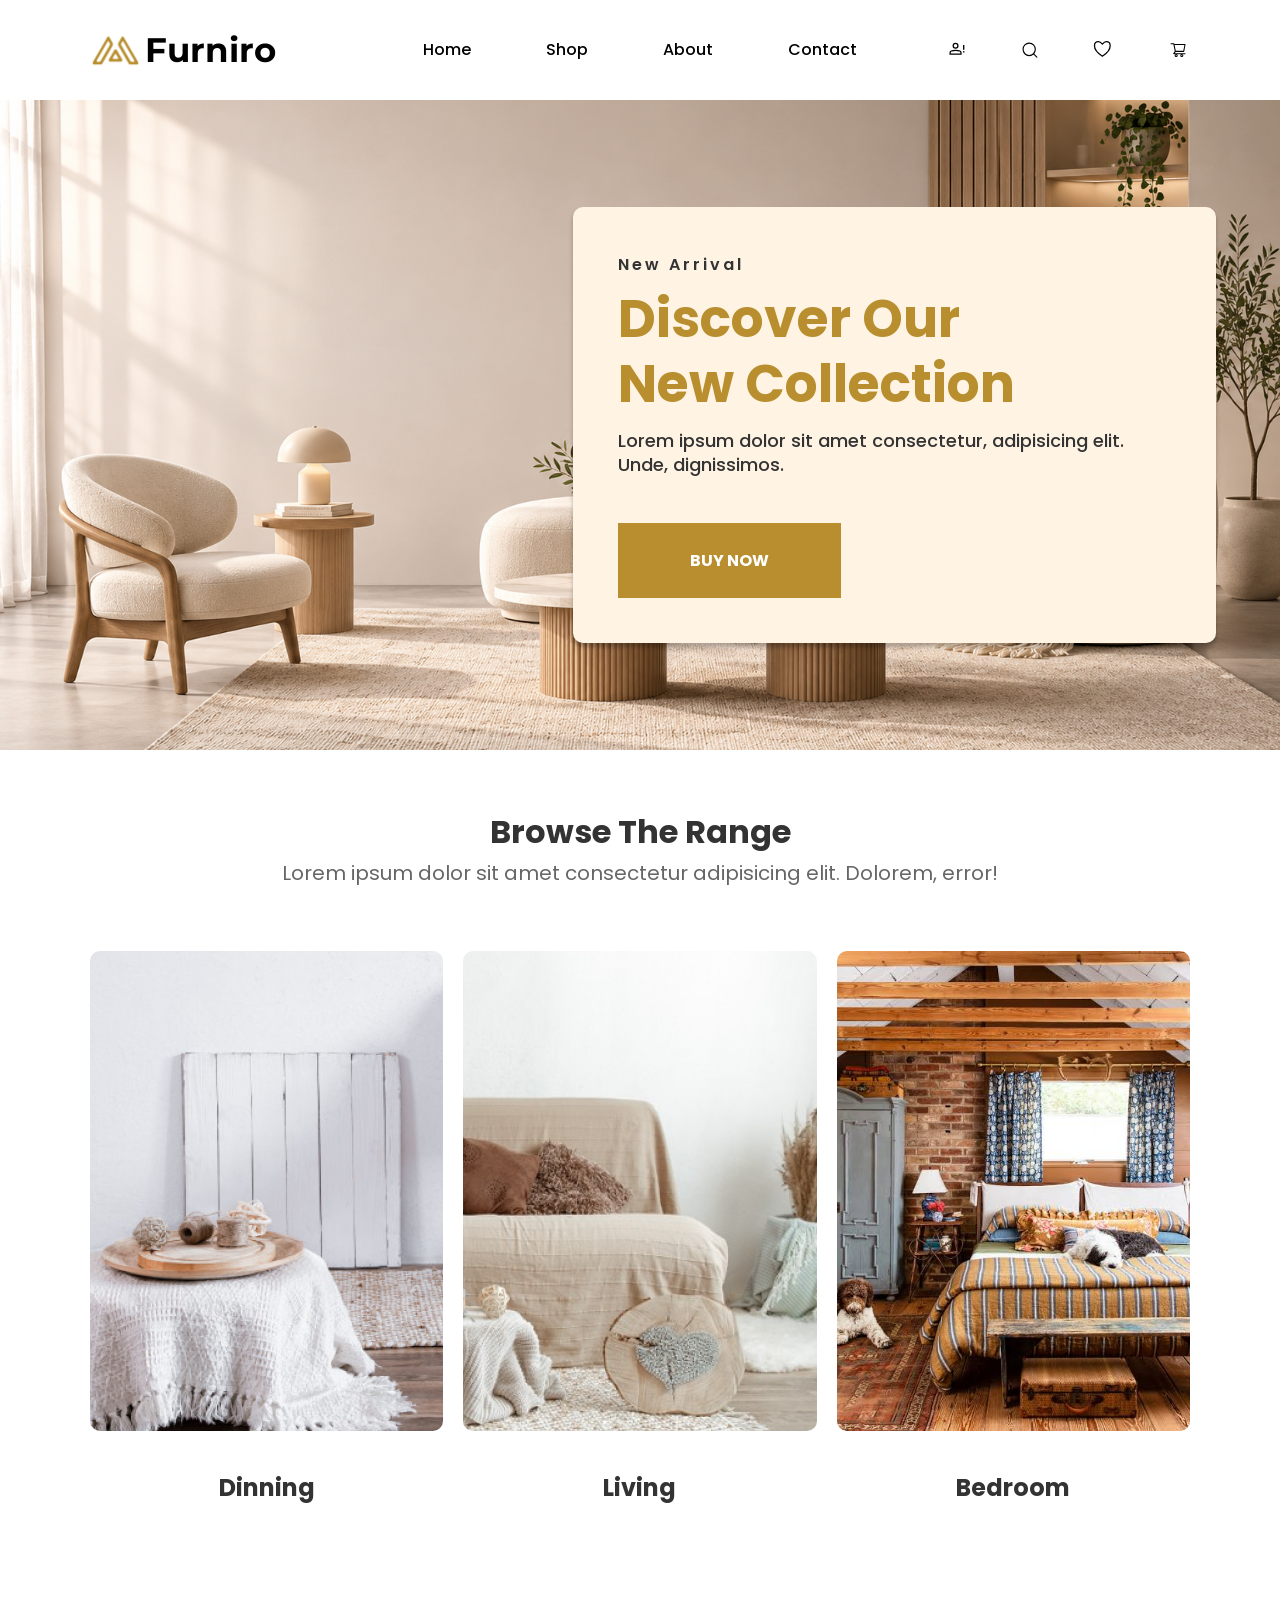
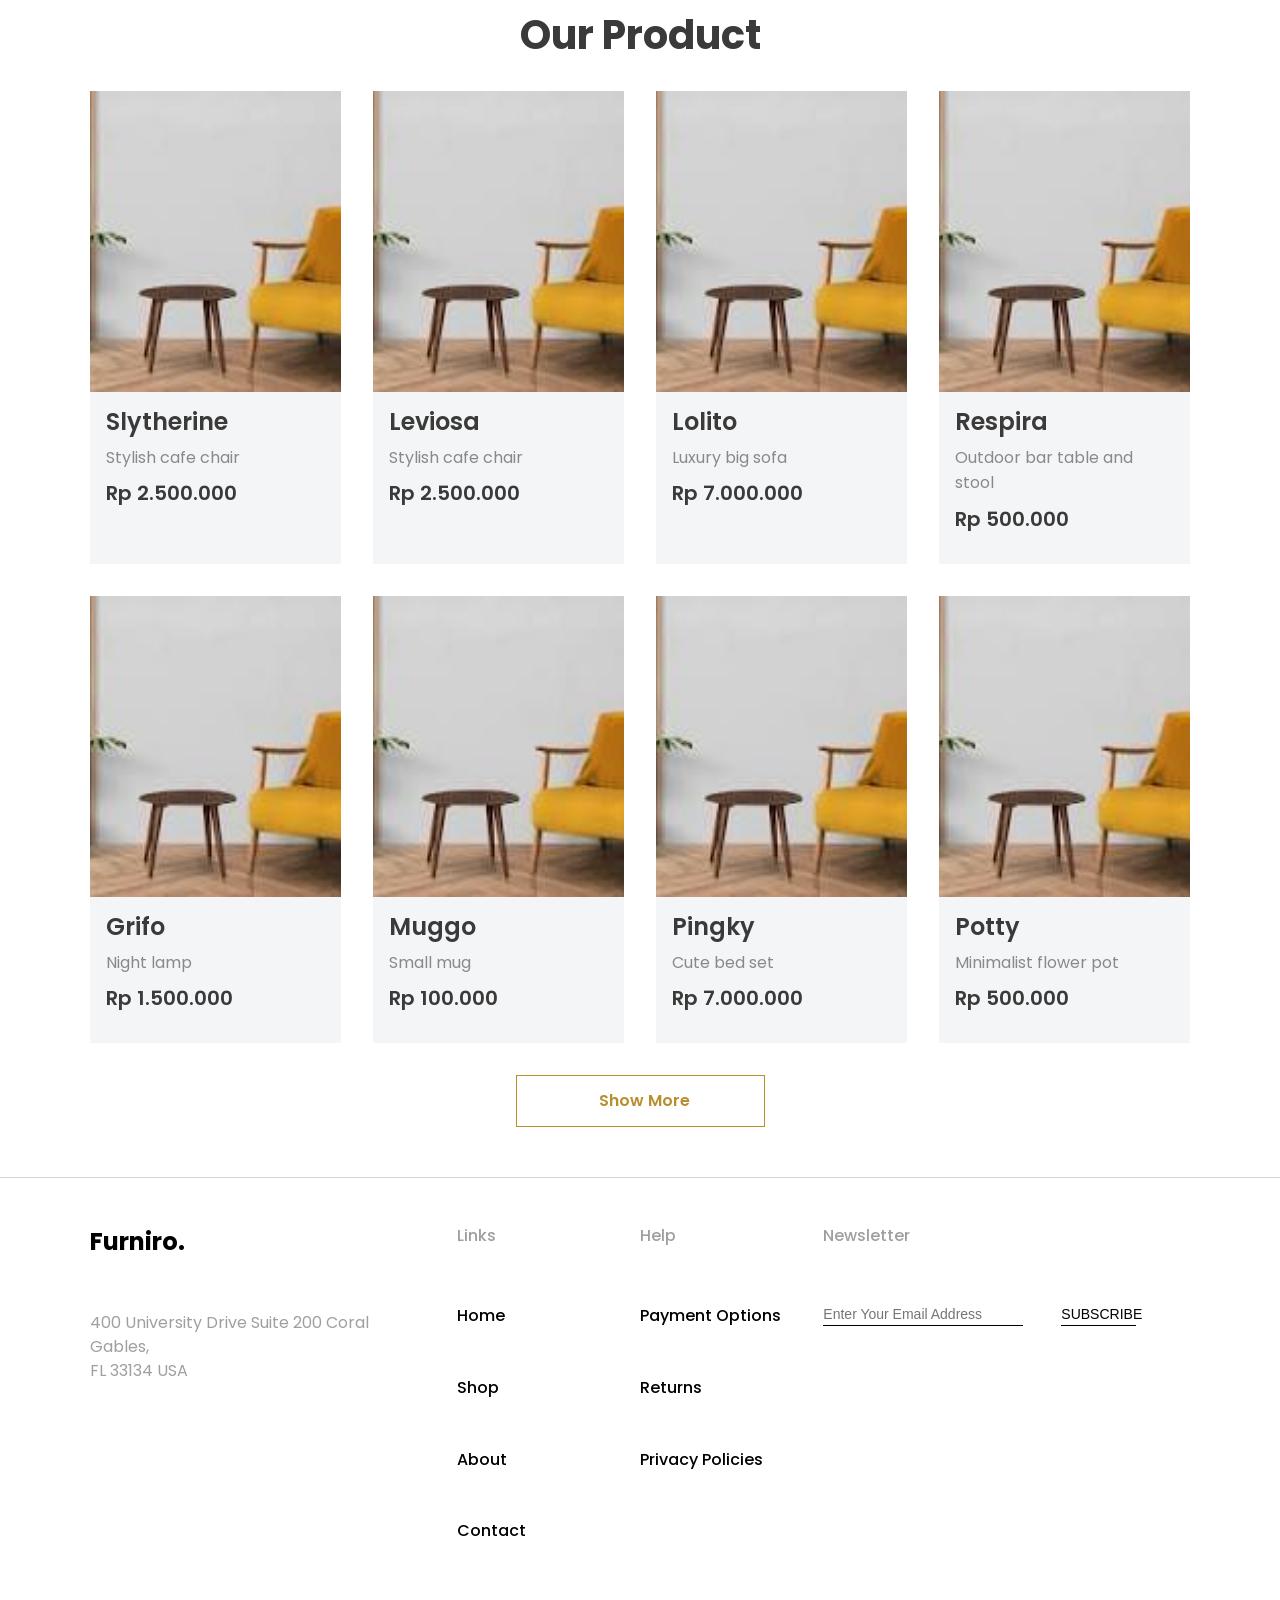
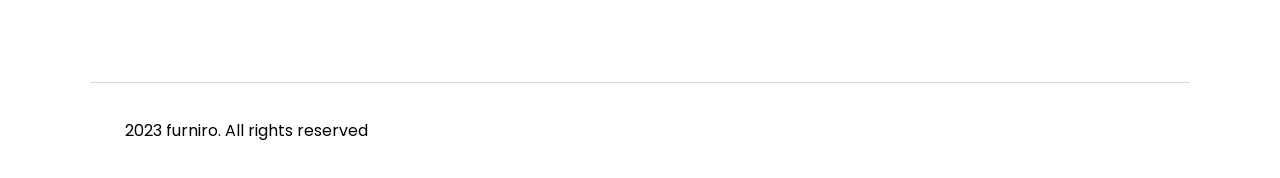
==== index.html @ ba859b0b "Added product grid." ====
<!DOCTYPE html>
<html lang="en">
<head>
    <meta charset="UTF-8">
    <meta name="viewport" content="width=device-width, initial-scale=1.0">
    <title>Home</title>
    <link rel="preconnect" href="https://fonts.googleapis.com">
    <link rel="preconnect" href="https://fonts.gstatic.com" crossorigin>
    <link href="https://fonts.googleapis.com/css2?family=Montserrat:ital,wght@0,100..900;1,100..900&display=swap" rel="stylesheet">
    <link href="https://fonts.googleapis.com/css2?family=Poppins:wght@400;500;600;700&display=swap" rel="stylesheet">
    <link rel="stylesheet" href="style.css">
</head>
<body>


    <!-- Nav Bar -->
    <header class="header">
    <nav class="navbar container">

        <a href="index.html" class="logo">
            <img src="images/furniro_logo.svg" alt="logo">
            <span>Furniro</span>
        </a>

        <!-- Desktop Menu -->
        <!-- Links -->
        <ul class="nav-links">
            <li><a href="index.html">Home</a></li>
            <li><a href="shop.html">Shop</a></li>
            <li><a href="blog.html.html">About</a></li>
            <li><a href="contact.html">Contact</a></li>
        </ul>
        <!-- Icons -->
        <ul class="nav-icons">
            <li><a href="#">
                <img src="images/person_icon.svg" alt="">
            </a></li>
            <li><a href="#">
                <img src="images/search_icon.svg" alt="">
            </a></li>
            <li><a href="#">
                <img src="images/heart_icon.svg" alt="">
            </a></li>
            <li><a href="cart.html">
                <img src="images/cart_icon.svg" alt="">
            </a></li>
        </ul>

    </nav>
    </header>

    <main>
        <!-- Hero Section-->
         <section class="hero" id="home">
            <div class="hero-content">
                <h4>New Arrival</h4>
                <h1>Discover Our <br>
                New Collection</h1>
                <p>Lorem ipsum dolor sit amet consectetur, adipisicing elit. Unde, dignissimos.</p>
                
                <a href="shop.html" class="hero-btn">BUY NOW</a>
            </div>

         </section>

         <!-- "Browse the Range part" -->
          <section class="range container">

            <h2>Browse The Range</h2>

            <p>Lorem ipsum dolor sit amet consectetur adipisicing elit. Dolorem, error!</p>

            <div class="range-grid">
                <div class="range-item">
                    <img src="images/dinning.png" alt="dinning room">
                    <h3>Dinning</h3>
                </div>

                <div class="range-item">
                    <img src="images/living.png" alt="living room">
                    <h3>Living</h3>
                </div>
                
                <div class="range-item">
                    <img src="images/bedroom.jpeg" alt="bedroom">
                    <h3>Bedroom</h3>
                </div>                
            </div>


          </section>

          <!-- Our Products part -->
           <section class="products container">
            <h2>Our Product</h2>

            <div class="product-grid">
                <!-- P-1 -->
                 <div class="product-card">
                    <img src="images/chair_f.jpeg" alt="">

                    <div class="product-info">
                        <h3>Slytherine</h3>
                        <p>Stylish cafe chair</p>
                        <h4>Rp 2.500.000</h4>
                    </div>
                 </div>

                <!-- P-2 -->
                 <div class="product-card">
                    <img src="images/chair_f.jpeg" alt="">

                    <div class="product-info">
                        <h3>Leviosa</h3>
                        <p>Stylish cafe chair</p>
                        <h4>Rp 2.500.000</h4>
                    </div>
                 </div>

                <!-- P-3 -->
                 <div class="product-card">
                    <img src="images/chair_f.jpeg" alt="">

                    <div class="product-info">
                        <h3>Lolito</h3>
                        <p>Luxury big sofa</p>
                        <h4>Rp 7.000.000</h4>
                    </div>
                 </div>
                 
                <!-- P-4 -->
                 <div class="product-card">
                    <img src="images/chair_f.jpeg" alt="">

                    <div class="product-info">
                        <h3>Respira</h3>
                        <p>Outdoor bar table and stool</p>
                        <h4>Rp 500.000</h4>
                    </div>
                 </div>
                 
                <!-- P-5 -->
                 <div class="product-card">
                    <img src="images/chair_f.jpeg" alt="">

                    <div class="product-info">
                        <h3>Grifo</h3>
                        <p>Night lamp</p>
                        <h4>Rp 1.500.000</h4>
                    </div>
                 </div> 
                 
                <!-- P-6 -->
                 <div class="product-card">
                    <img src="images/chair_f.jpeg" alt="">

                    <div class="product-info">
                        <h3>Muggo</h3>
                        <p>Small mug</p>
                        <h4>Rp 100.000</h4>
                    </div>
                 </div>
    
                <!-- P-7 -->
                 <div class="product-card">
                    <img src="images/chair_f.jpeg" alt="">

                    <div class="product-info">
                        <h3>Pingky</h3>
                        <p>Cute bed set</p>
                        <h4>Rp 7.000.000</h4>
                    </div>
                 </div>  
                 
                    <!-- P-8 -->
                 <div class="product-card">
                    <img src="images/chair_f.jpeg" alt="">

                    <div class="product-info">
                        <h3>Potty</h3>
                        <p>Minimalist flower pot</p>
                        <h4>Rp 500.000</h4>
                    </div>
                 </div>

            </div>
             <a href="shop.html" class="show-more">Show More</a>
           </section>          
    </main>
   
<!-- Footer -->
<footer class="footer">

    <div class="footer-container">
        <div class="footer-info">
            <h2>Furniro.</h2>

            <p>
                400 University Drive Suite 200 Coral Gables,<br>
                FL 33134 USA
            </p>
        </div>

        <!-- Links -->
        <div class="footer-links">
            <h4>Links</h4>

            <ul>
                <li><a href="index.html">Home</a></li>
                <li><a href="shop.html">Shop</a></li>
                <li><a href="blog.html">About</a></li>
                <li><a href="contact.html">Contact</a></li>
            </ul>
        </div>

        <!-- Help -->
        <div class="footer-help">
            <h4>Help</h4>

            <ul>
                <li><a href="#">Payment Options</a></li>
                <li><a href="#">Returns</a></li>
                <li><a href="#">Privacy Policies</a></li>
            </ul>
        </div>

        <!-- Newsletter -->
        <div class="footer-newsletter">
            <h4>Newsletter</h4>

            <form>
                <input type="email" placeholder="Enter Your Email Address" required>
                <button type="submit">SUBSCRIBE</button>
            </form>
        </div>

    </div>

    <!-- Copyright -->
    <div class="footer-bottom">
        <p>2023 furniro. All rights reserved</p>
    </div>

</footer>
---- style.css ----
* {
    margin: 0;
    padding: 0;
    box-sizing: border-box;
}

html,
body {
    font-family: 'Poppins', sans-serif;
    color: #333333;
    line-height: 1.6;
    scroll-behavior: smooth;
}

a {
    text-decoration: none;
}

.container {
    width: 90%;
    max-width: 1100px;
    margin: 0 auto;
}


/* Nav Bar */
.header {
    background: #ffffff;
    position: sticky;
    top: 0;
    height: 100px;
    z-index: 100;
}

.navbar {
    display: grid;
    grid-template-columns: 1fr auto 1fr;
    align-items: center;
    min-height: 100px;
}

/* Logo */
.logo {
    display: flex;
    align-items: center;
    gap: 5px;
    font-family: 'Montserrat', sans-serif;
    font-size: 34px;
    font-weight: 700;
    color: #000000;
}

.logo img {
    width: 50px;
    height: 32px;
}

/* Links */
.nav-links {
    display: flex;
    align-items: center;
    gap: 75px;
    list-style: none;
}

.nav-links a {
    color: #000000;
    font-size: 16px;
    font-weight: 500;
}

.nav-links a:hover {
    color: #b88e2f;
}

/* Icons */
.nav-icons {
    display: flex;
    justify-content: flex-end;
    align-items: center;
    gap: 45px;
    list-style: none;
}

.nav-icons a {
    display: flex;
    align-items: center;
}

.nav-icons img {
    width: 28px;
    height: 28px;
    object-fit: contain;
}

/* Hero Section */
.hero {
    height: 650px;
    background: url("images/banner_home.png") center/cover no-repeat;
    display: flex;
    justify-content: flex-end;
    align-items: center;
    padding: 50px 5%;    
}

.hero-content {
    background: #fff3e3;
    box-shadow: 0px 4px 4px 0px #00000040;
    width: 643px;
    max-width: 100%;
    padding: 45px;
    border-radius: 10px;
}

.hero-content h4 {
    font-size: 16px;
    font-weight: 600;
    letter-spacing:3px;
    margin-bottom: 8px;
}

.hero-content h1 {
    color: #b88e2f;
    font-weight: 700;
    font-size: 52px;
    line-height: 65px;
    margin-bottom: 13px;
}

.hero-content p {
    font-size: 18px;
    font-weight: 500;
    line-height: 24px;
    margin-bottom: 46px;
}

.hero-btn {
    display: inline-block;
    background: #b88e2f;
    color: #ffffff;
    padding: 25px 72px;
    font-size: 16px;
    font-weight: 700;
}


/* "Browse The Range" part */
.range {
    padding: 56px 0;
    text-align: center;
}

.range h2 {
    color: #333333;
    font-size: 32px;
    font-weight: 700;
}

.range  p {
    font-size: 20px;
    font-weight: 400px;
    color: #666666;
    margin-bottom: 62px;
}

/* Image Grid */
.range-grid {
    display: grid;
    grid-template-columns: repeat(3, 1fr);
    gap: 20px;
}

.range-item img {
    width: 381px;
    max-width: 100%;
    height: 480px;
    object-fit: cover;
    border-radius: 10px;
}

.range-item h3 {
    height: 36px;
    font-size: 24px;
    margin-top: 30px;
}

/* Our Products Part */
.products {
    padding: 50px 0;
    text-align: center;
}

.products h2 {
    font-size: 40px;
    font-weight: 700;
    line-height: 120%;
    color: #3a3a3a;
    margin-bottom: 32px;
    
}

/* Product Grid */
.product-grid {
    display: grid;
    grid-template-columns: repeat(4, 1fr);
    gap: 32px;
}

/* Product Cards */
.product-card {
    background: #f4f5f7;
    text-align: left;
}

.product-card img {
    width: 285px;
    max-width: 100%;
    height: 301px;
    object-fit: cover;
    display: block;
}

.product-info {
    padding: 16px 15px 30px 16px;
}

.product-info h3 {
    color: #3a3a3a;
    font-size: 24px;
    font-weight: 600;
    line-height: 120%;
    margin-bottom: 8px;
}

.product-info p {
    font-size: 16px;
    color: #898989;
    margin-bottom: 8px;
}

.product-info h4 {
    font-size: 20px;
    font-weight: 600;
    line-height: 150%;
    color: #3a3a3a;
}

/* 'Show More' Button */
.show-more {
    display: inline-block;
    width: fit-content;
    margin: 32px auto 0;
    padding: 12px 74px 12px 82px;
    color: #b88e2f;
    background: white;
    border: 1px solid #b88e2f;
    font-size: 16px;
    font-weight: 600;
    text-decoration: none;

}

.show-more:hover {
    background: #b88e2f;
    color: white;
}


/* Footer Section */
.footer {
    height: 505px;
    background: #ffffff;
    border-top: 1px solid #0000002B;
    padding: 45px 0 30px;
}

.footer-container {
    width: 90%;
    max-width: 1100px;
    margin: 0 auto;
    height: 419px;
    display: grid;
    grid-template-columns: 2fr 1fr 1fr 2fr;
}

.footer-info h2 {
    font-size: 24px;
    font-weight: 700;
    color: #000000;
    margin-bottom: 50px;
}

.footer-info p {
    font-size: 16px;
    font-weight: 400;
    font-style: normal;
    color: #9f9f9f;
    line-height: 1.5;
    max-width: 285px;
}

/* Common Footer Headings */
.footer-links h4,
.footer-help h4,
.footer-newsletter h4 {
    color: #9f9f9f;
    font-style: medium;
    font-size: 16px;
    font-weight: 500;
    margin-bottom: 55px;
}

/* Footer Links */
.footer-links ul,
.footer-help ul {
    list-style: none;
    display: flex;
    flex-direction: column;
    gap: 46px;
}

.footer-links a,
.footer-help a {
    font-style: medium;
    color: #000000;
    font-size: 16px;
    font-weight: 500;
}

.footer-links a:hover,
.footer-help a:hover {
    color: #b88e2f;
}

/* Newsletter */
.footer-newsletter form {
    display: flex;
    align-items: center;
    gap: 38px;
}

.footer-newsletter input {
    width: 200px;
    max-width: 100%;
    border: none;
    border-bottom: 1px solid #000000;
    padding: 3px 0;
    outline: none;
    font-size: 14px;
    font-weight: 400;
    font-style: normal;
}

.footer-newsletter button {
    width: 75px;
    background: none;
    border: none;
    border-bottom: 1px solid #000000;
    padding: 3px 0;
    cursor: pointer;
    font-size: 14px;
    font-weight: 500;
}

/* Copyright */
.footer-bottom {
    width: 90%;
    max-width: 1100px;
    margin: 40px auto 0;
    padding: 35px;
    border-top: 1px solid #D9D9D9
}

.footer-bottom p {
    font-size: 16px;
    font-weight: 400;
    font-style: normal;
    color: #000000;
}
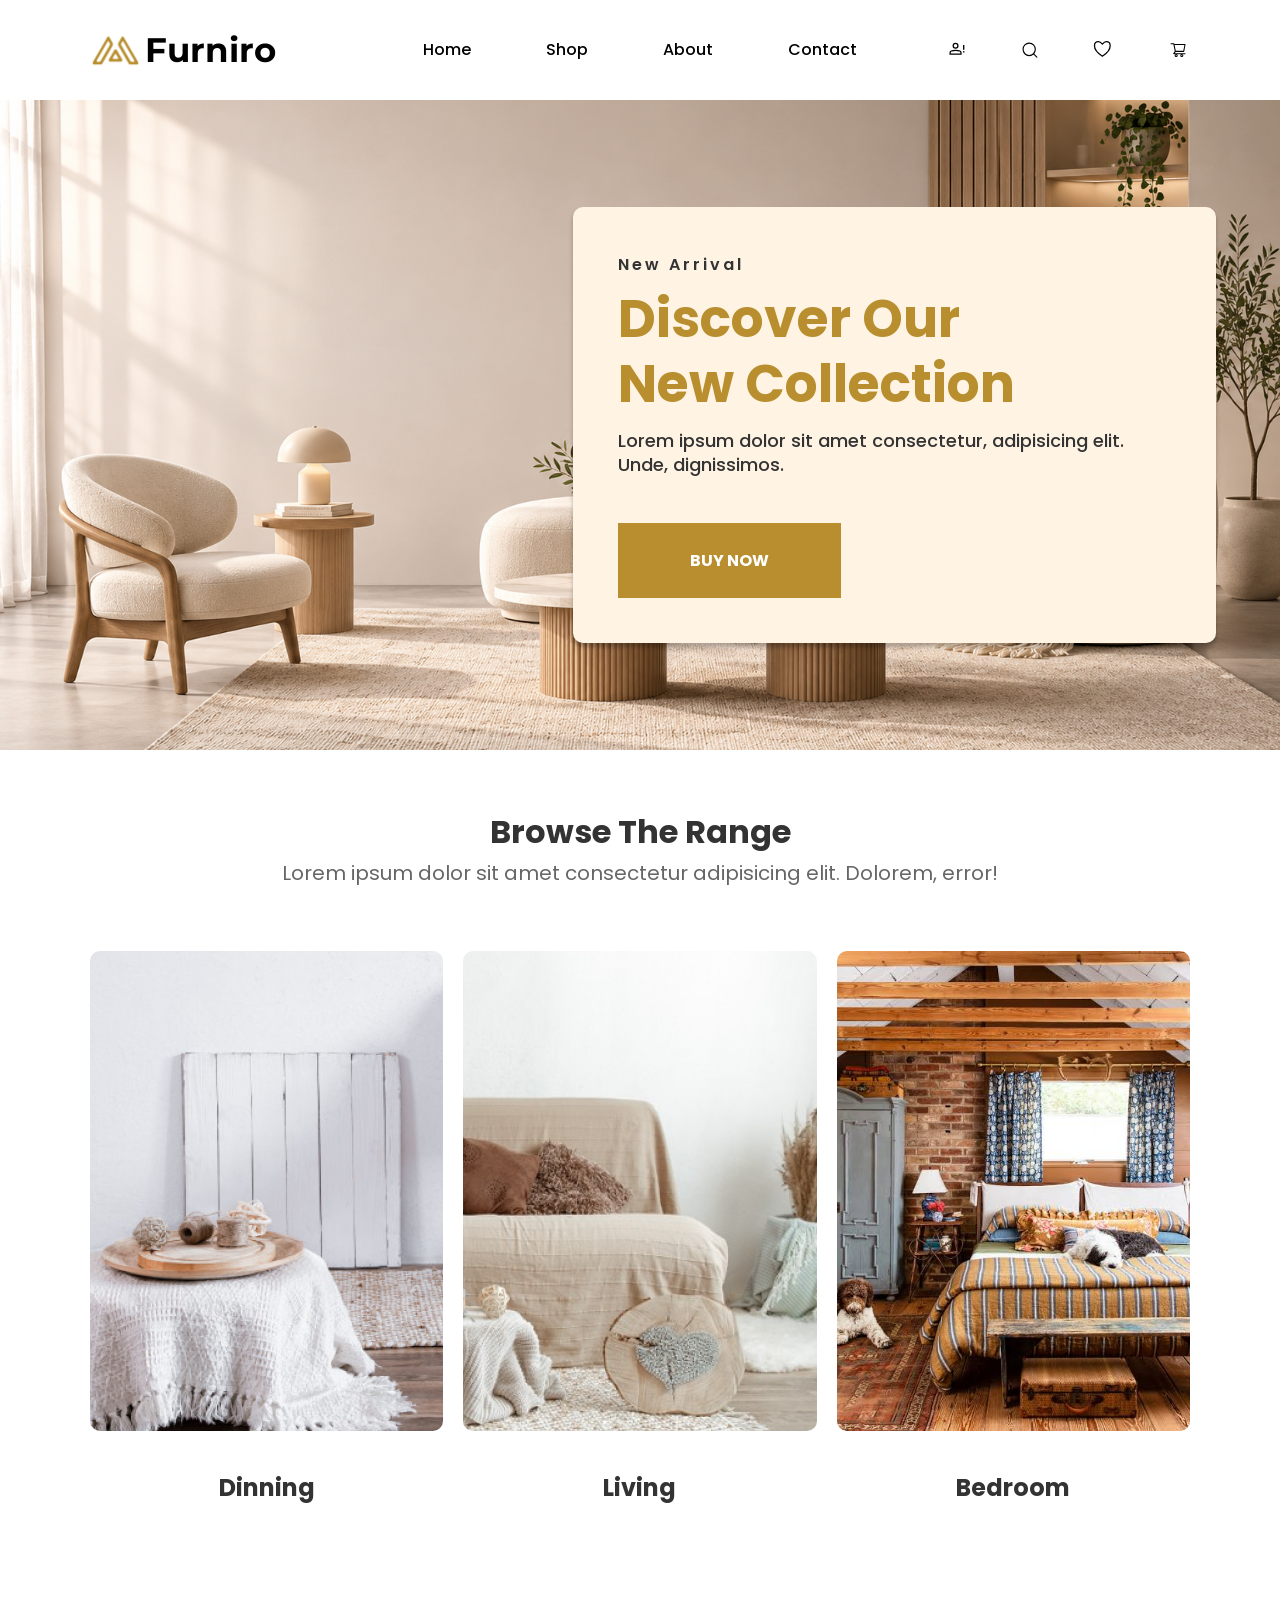
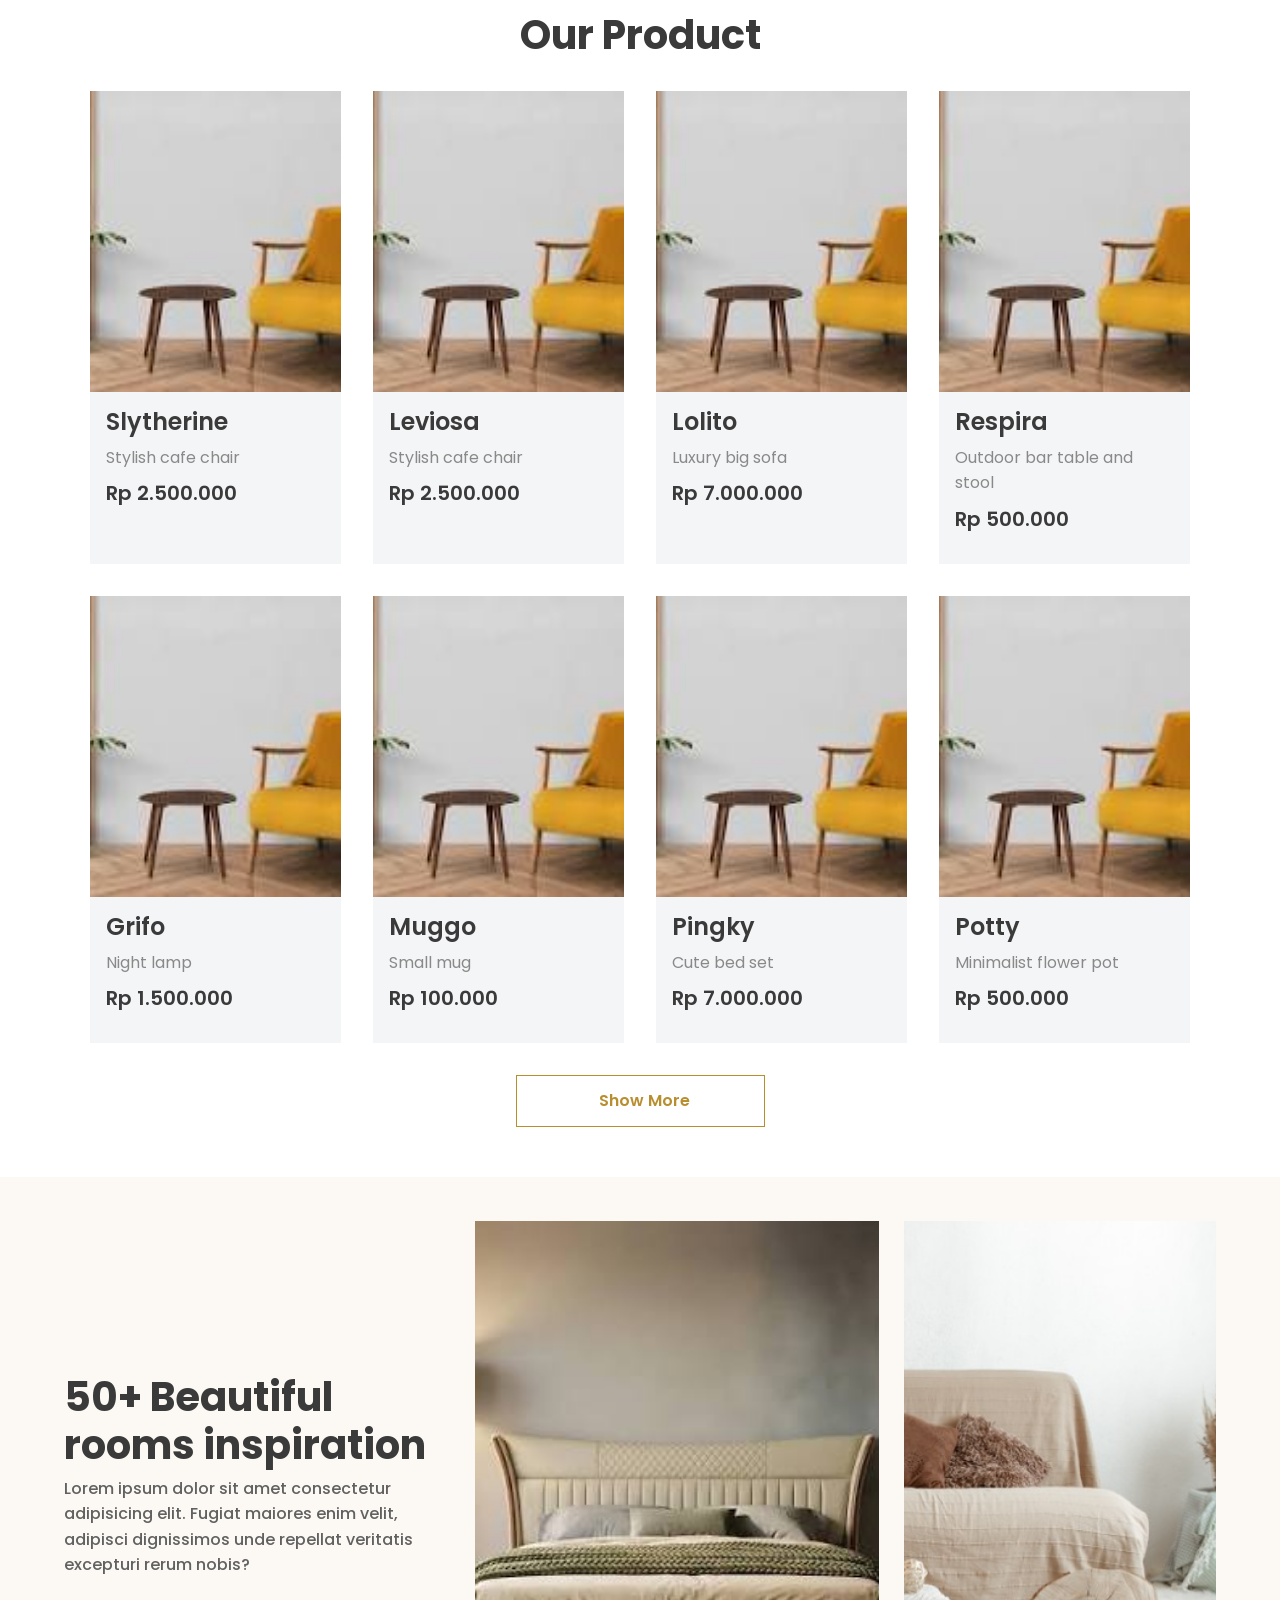
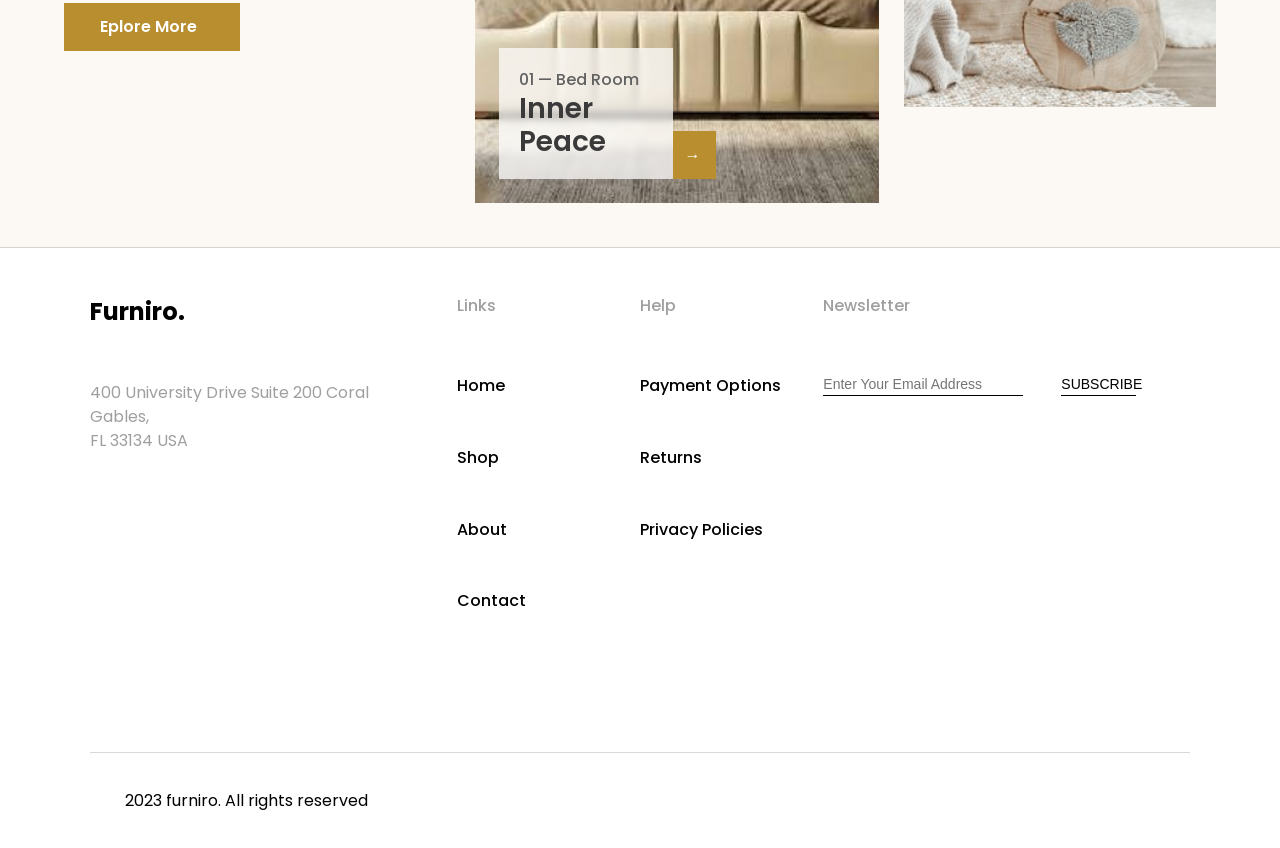
==== commit 60a41962: "Added Room-Inspiration section." ====
--- a/index.html
+++ b/index.html
@@ -185,7 +185,38 @@
 
             </div>
              <a href="shop.html" class="show-more">Show More</a>
-           </section>          
+           </section>  
+           
+           <!-- Room Inspiration Part -->
+           <section class="room-inspiration" >
+            <!-- Text part --> 
+            <div class="inspiration-text">
+                <h2>50+ Beautiful rooms inspiration</h2>
+                <p>Lorem ipsum dolor sit amet consectetur adipisicing elit. Fugiat maiores enim velit, adipisci dignissimos unde repellat veritatis excepturi rerum nobis?</p>
+
+                <a href="shop.html" class="explore-btn">Eplore More</a>
+            </div>
+
+            <!-- image part --> 
+             <div class="inspiration-image">
+                <div class="image-first">
+                    <img src="images/bed_f.jpeg" alt="bedroom">
+
+                    <div class="image-caption">
+                        <div class="caption-text">
+                            <p>01 — Bed Room</p>
+                            <h3>Inner Peace</h3>
+                        </div>
+
+                    <a href="#">&rarr;</a>
+                    </div>
+                </div>
+
+                <div class="image-second">
+                    <img src="images/living.png" alt="livingroom">
+                </div>
+             </div>
+           </section>
     </main>
    
 <!-- Footer -->
--- a/style.css
+++ b/style.css
@@ -265,6 +265,121 @@
     color: white;
 }
 
+/* Room Inspiration part */
+.room-inspiration {
+    height: 670px;
+    background: #fcf8f3;
+    padding: 50px 5%;
+
+    display: flex;
+    align-items: center;
+    gap: 40px;
+   
+}
+
+/* Text part of inspiration */
+.inspiration-text {
+    flex: 1;
+}
+
+.inspiration-text h2 {
+    font-size: 40px;
+    font-weight: 700;
+    line-height: 120%;
+    color: #3a3a3a;
+    margin-bottom: 7px;
+}
+
+.inspiration-text p {
+    font-size: 16px;
+    font-weight: 500;
+    color: #616161;
+    margin-bottom: 25px;
+}
+
+/* Explore Button */
+.explore-btn {
+    display: inline-block;
+    width: 176px;
+    max-width: 100%;
+    background: #b88e2f;
+    color: white;
+    padding: 12px 36px;
+    font-size: 16px;
+    font-weight: 600;
+    line-height: 150%;;
+    text-decoration: none;
+}
+
+/* Image part of inspiration */
+.inspiration-image {
+    flex: 2;
+    display: grid;
+    grid-template-columns: 1.3fr 1fr;
+    gap: 24px;
+}
+
+/* First Image */
+.image-first {
+    position: relative;
+}
+
+.image-first img {
+    width: 404px;
+    max-width: 100%;
+    height: 582px;
+    object-fit: cover;
+    display: block;
+}
+
+.image-second img {
+    width: 372px;
+    max-width: 100%;
+    height: 486px;
+    object-fit: cover;
+    display: block;
+}
+
+/* Text Overlay on first image */
+.image-caption {
+    height: 130px;
+    width:217px;
+    position: absolute;
+    bottom: 24px;
+    left: 24px;
+    display: flex;
+    align-items: flex-end;
+}
+
+.caption-text {
+    background: #FFFFFFB8;
+    backdrop-filter: blur(3px);
+    padding: 20px;
+
+}
+
+.caption-text p {
+    font-size: 16px;
+    font-weight: 500;
+    line-height: 150%;
+    color: #616161;
+}
+
+.caption-text h3 {
+    font-size: 28px;
+    font-weight: 600;
+    line-height: 120%;
+    color: #3a3a3a;
+}
+
+.image-caption a {
+    background: #b88e2f;
+    color: white;
+    width: 48px;
+    height: 48px;
+    padding: 12px;
+    text-decoration: none;
+}
 
 /* Footer Section */
 .footer {
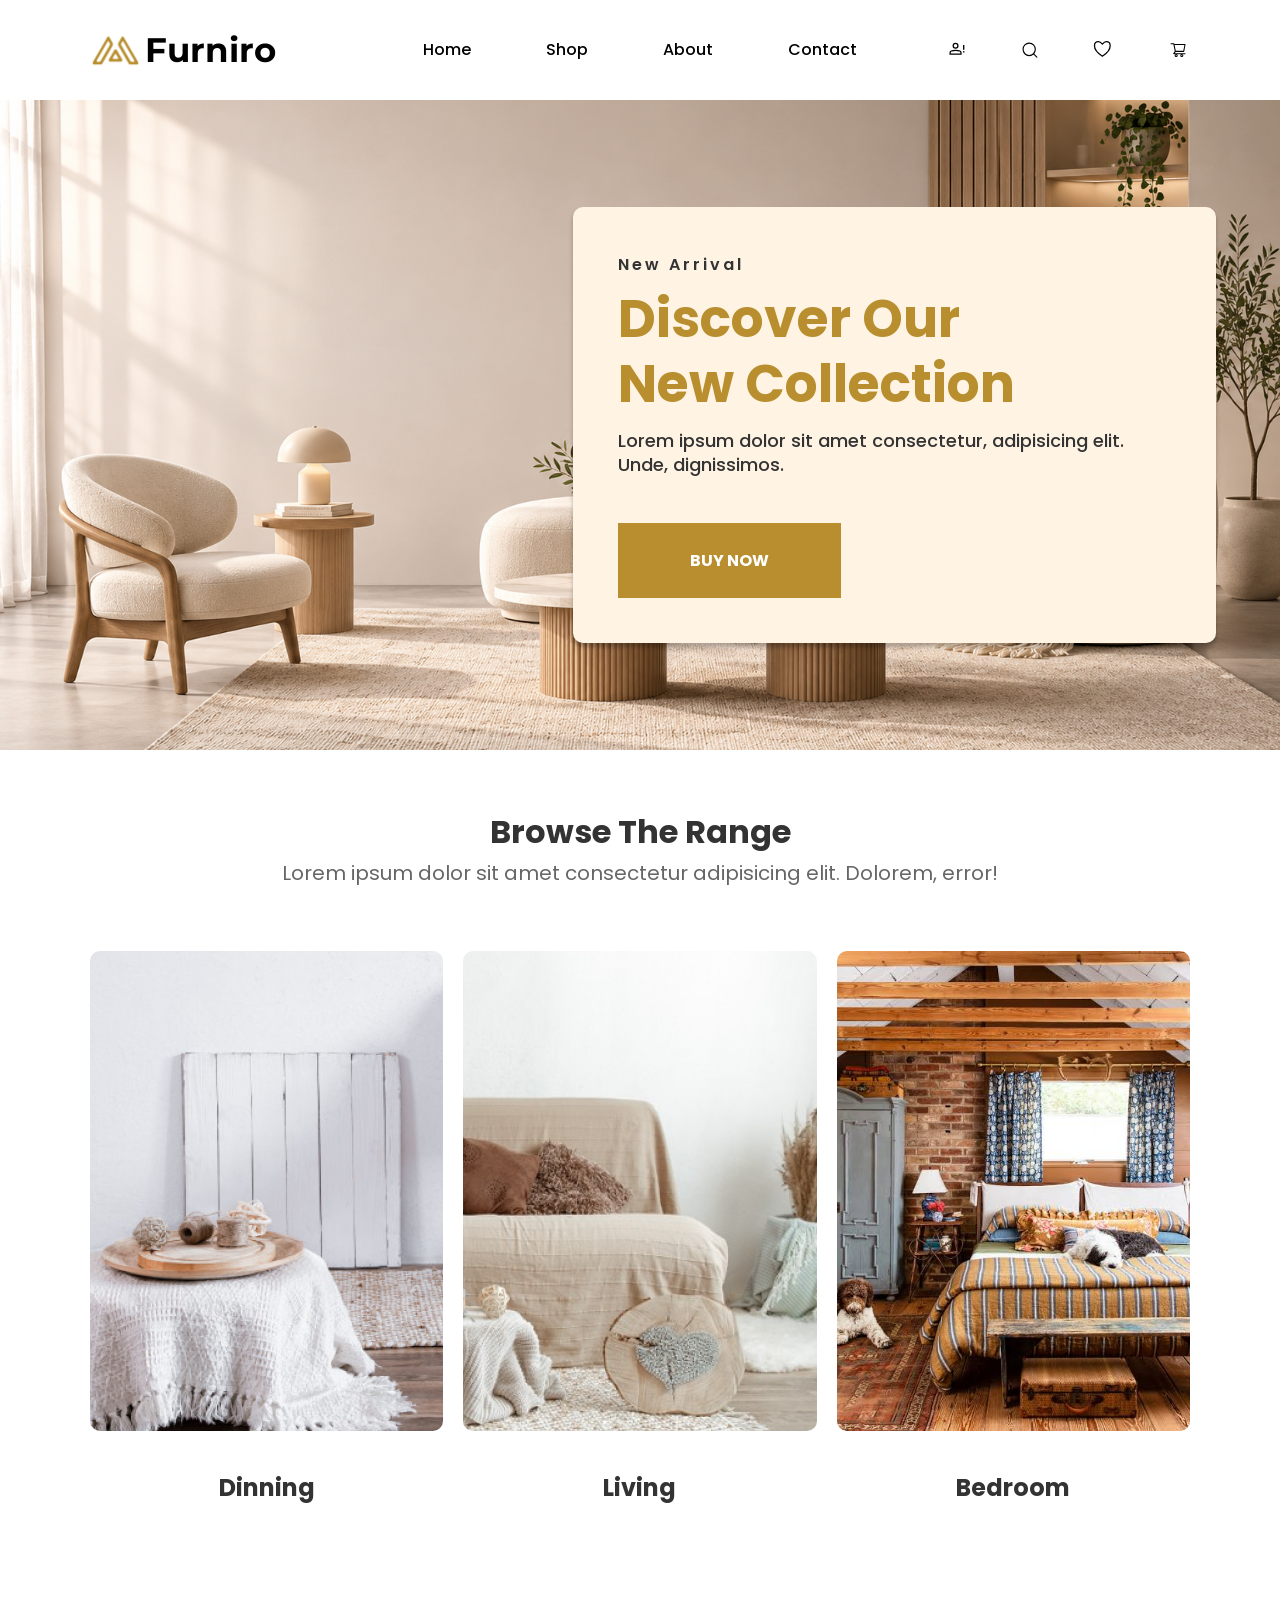
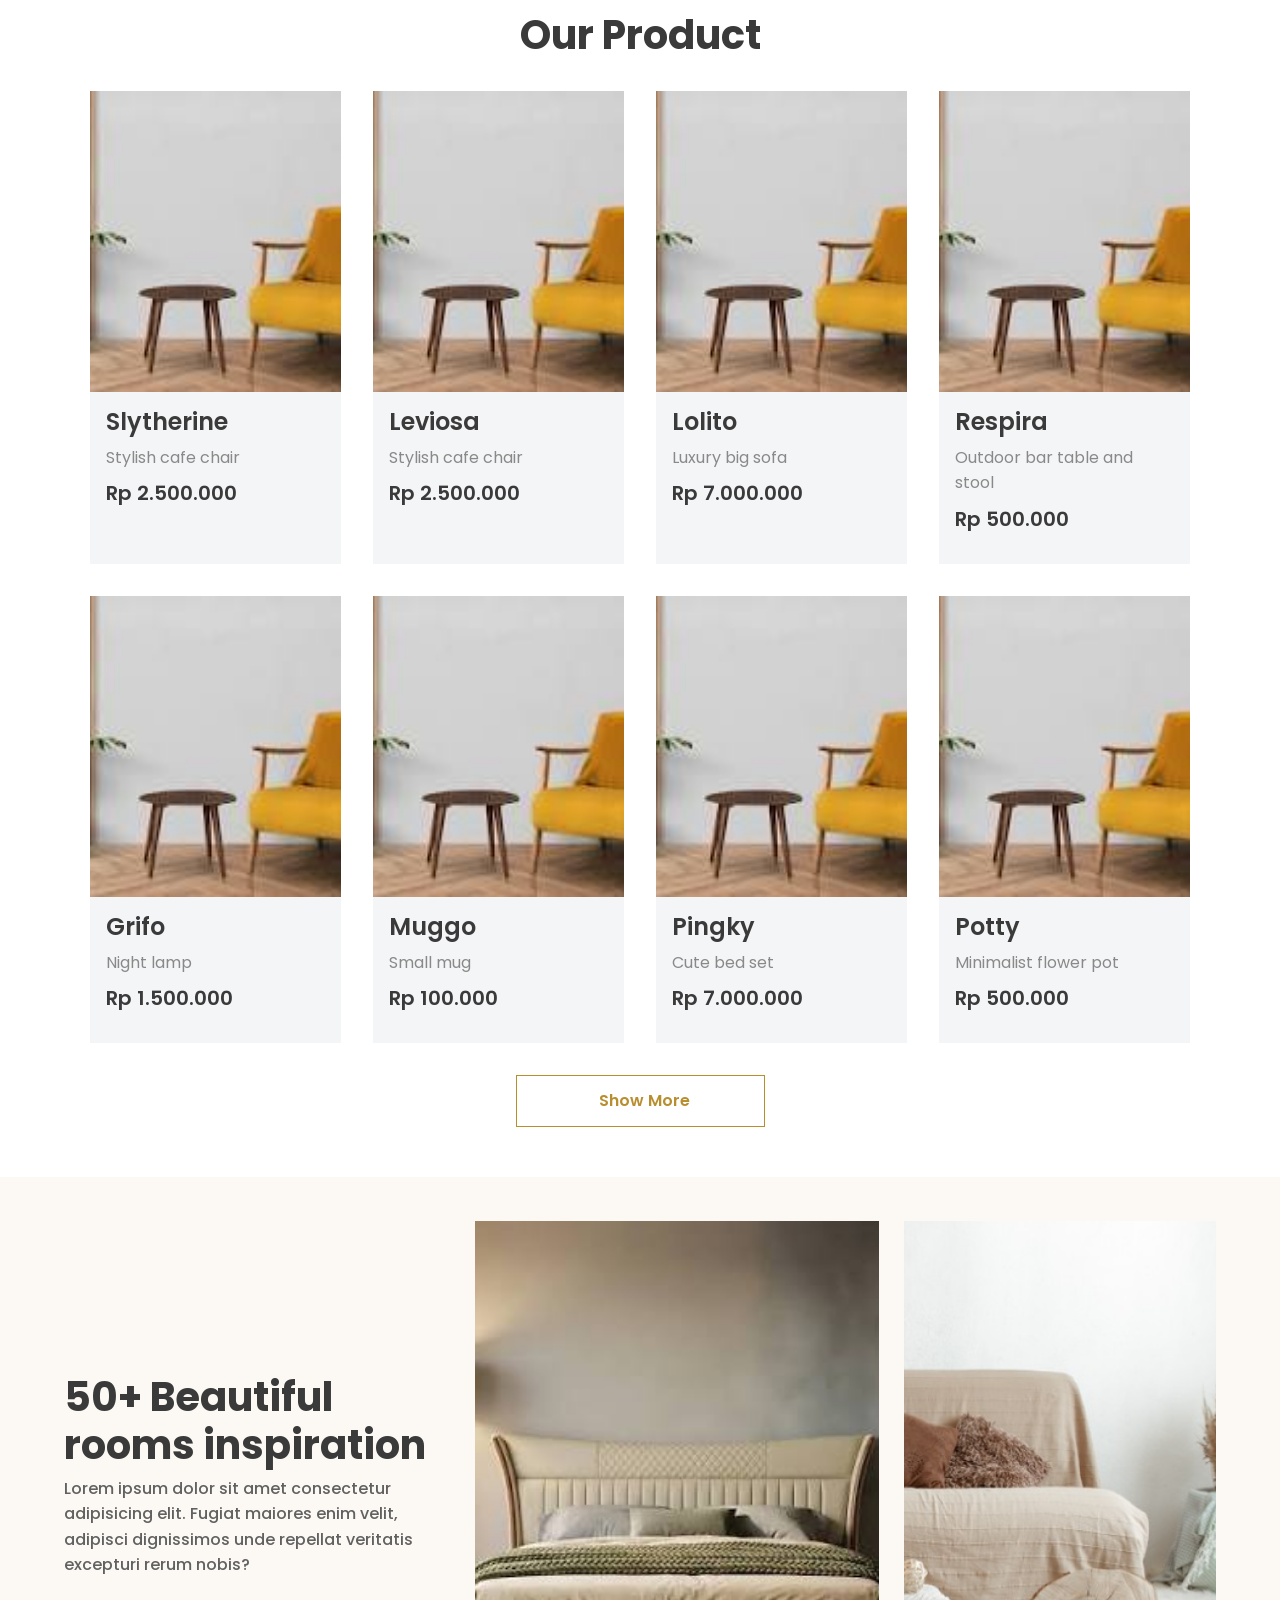
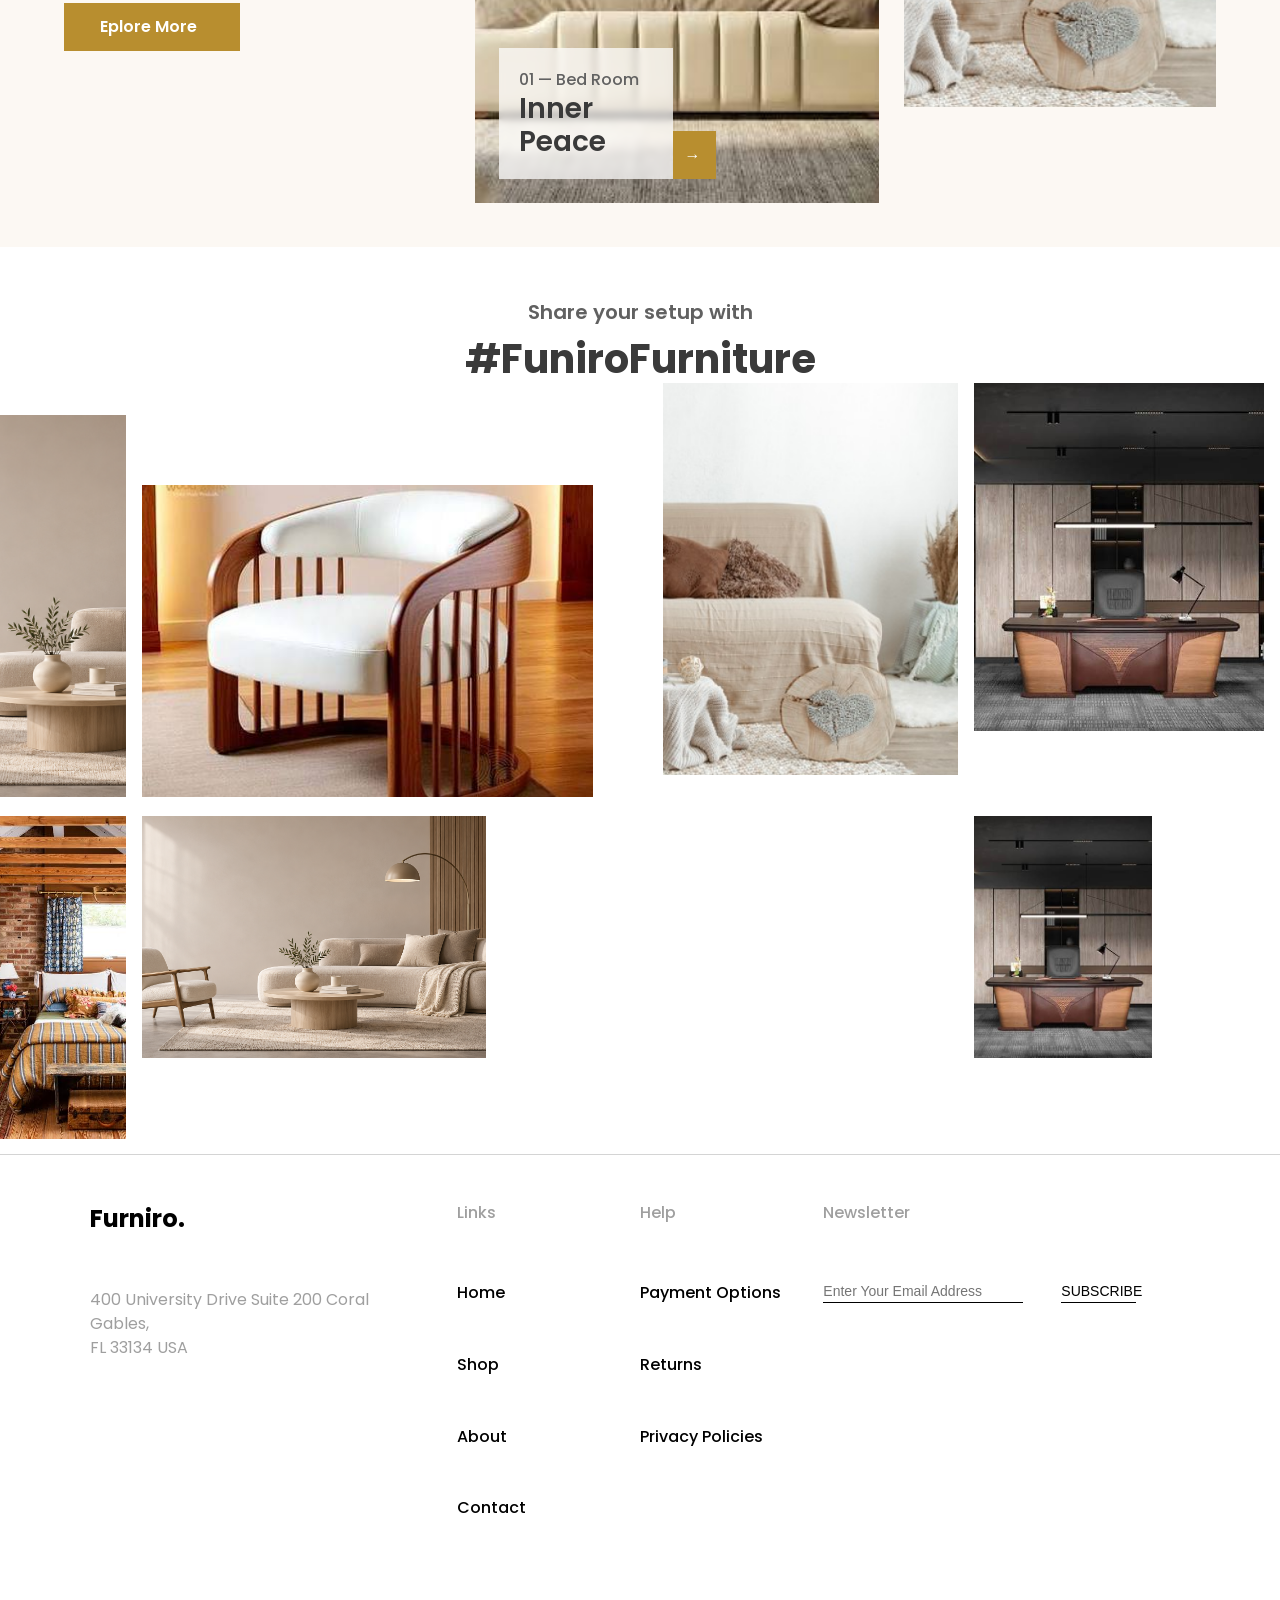
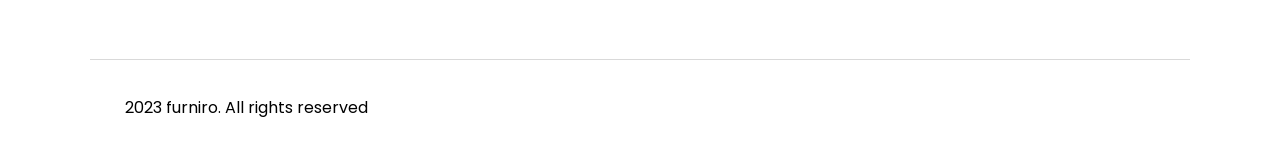
==== commit 65ae8e7c: "Gallery Grid v1" ====
--- a/index.html
+++ b/index.html
@@ -218,7 +218,56 @@
              </div>
            </section>
     </main>
-   
+
+<!-- Gallery grid section -->  
+<section class="gallery" id="furniture-gallery">
+    <p>Share your setup with</p>
+    <h2>#FuniroFurniture</h2>
+
+    <div class="gallery-grid">
+        <div class="gallery-column1-row1">
+            <img src="images/drawingroom.png" alt="">
+        </div>
+
+        <div class="gallery-column1-row2">
+            <img src="images/bedroom.jpeg" alt="">
+        </div>        
+    
+        <div class="gallery-column2-row1">
+            <img src="images/modern_sofa_f.jpeg" alt="">
+        </div>
+
+        <div class="gallery-column2-row2">
+            <img src="images/banner.png" alt="">
+        </div>
+
+        <div class="gallery-column3">
+            <img src="images/living.png" alt="">
+        </div>
+
+        <div class="gallery-column4-row1">
+            <img src="images/table_f.jpeg" alt="">
+            <img src="images/work_table_f.jpeg" alt="">
+        </div>
+
+        <div class="gallery-column4-row2">
+            <img src="images/work_table_f.jpeg" alt="">
+        </div>        
+        
+        <div class="gallery-column5-row1">
+            <img src="images/bed_f.jpeg" alt="">
+        </div>  
+ 
+        <div class="gallery-column5-row2">
+            <img src="images/shoe-box_f.jpeg" alt="">
+        </div>         
+        
+    </div>
+  
+</section>
+
+
+
 <!-- Footer -->
 <footer class="footer">
 
--- a/style.css
+++ b/style.css
@@ -379,6 +379,116 @@
     height: 48px;
     padding: 12px;
     text-decoration: none;
+}
+
+/* Gallery Section */
+.gallery {
+    padding: 50px 0;
+    text-align: center;
+    overflow: hidden;
+}
+
+.gallery p {
+    font-size: 20px;
+    font-weight: 600;
+    line-height: 150%;
+    color: #616161;
+    margin-bottom: 8px;
+}
+
+.gallery h2 {
+    font-size: 40px;
+    font-weight: 700;
+    line-height: 120%;
+    color: #3a3a3a;
+}
+
+/* Gallery grid */
+.gallery-grid {
+    display: grid;
+    grid-template-columns: 0.5fr 2fr auto auto auto;
+    grid-template-rows: 1fr 1fr;
+    column-gap: 16px;
+    row-gap: 0;
+    width:100%;
+    height: 721px;
+}
+
+.gallery-grid img {
+    position: absolute;
+    top: 0;
+    left: 0;
+    width: 100%;
+    height: 100%;
+    object-fit: cover;
+    display: block;
+}
+
+.gallery-grid div {
+    position: relative;
+    align-self: start;
+}
+
+.gallery-column1-row1 {
+    grid-column: 1;
+    grid-row: 1;
+    height: 382px;
+    margin-top: 32px;
+}
+
+.gallery-column1-row2 {
+    grid-column: 1;
+    grid-row: 2;
+    height: 323px;
+    
+}
+
+.gallery-column2-row1 {
+    grid-column: 2;
+    grid-row: 1;
+    height: 312px;
+    width: 451px;
+    margin-top: 102px;
+}
+
+.gallery-column2-row2 {
+    grid-column: 2;
+    grid-row: 2;
+    height: 242px;
+    width: 344px;
+}
+
+.gallery-column3 {
+    grid-column: 3;
+    grid-row: 1 / 3;
+    height: 392px;
+    width: 295px;
+}
+
+.gallery-column4-row1 {
+    grid-column: 4;
+    grid-row: 1;
+    height: 348px;
+    width: 290px;
+}
+
+.gallery-column4-row2 {
+    grid-column: 4;
+    grid-row: 2;
+    height: 242px;
+    width: 178px;
+}
+
+.gallery-column5-row1 {
+    grid-column: 5;
+    grid-row: 1;
+    height: 433px;
+}
+
+.gallery-column5-row2 {
+    grid-column: 5;
+    grid-row: 2;
+    height: 196px;
 }
 
 /* Footer Section */
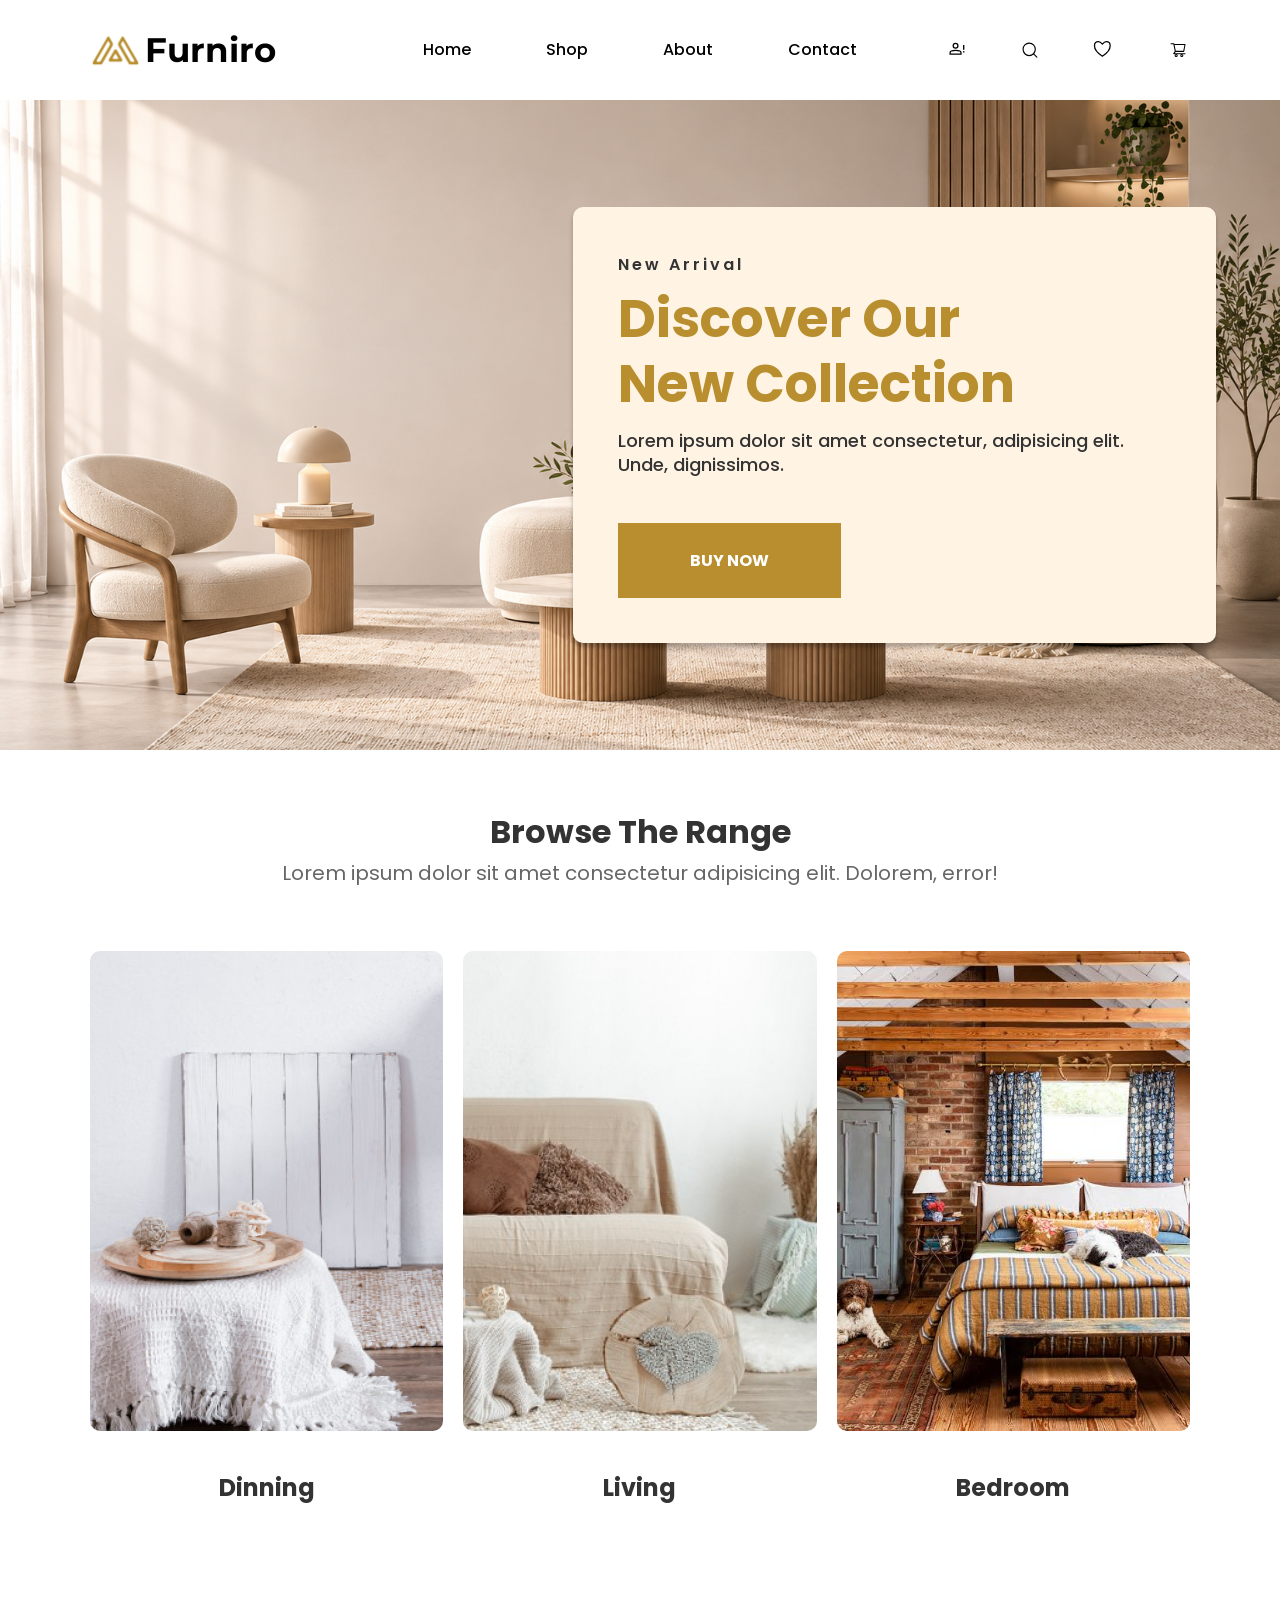
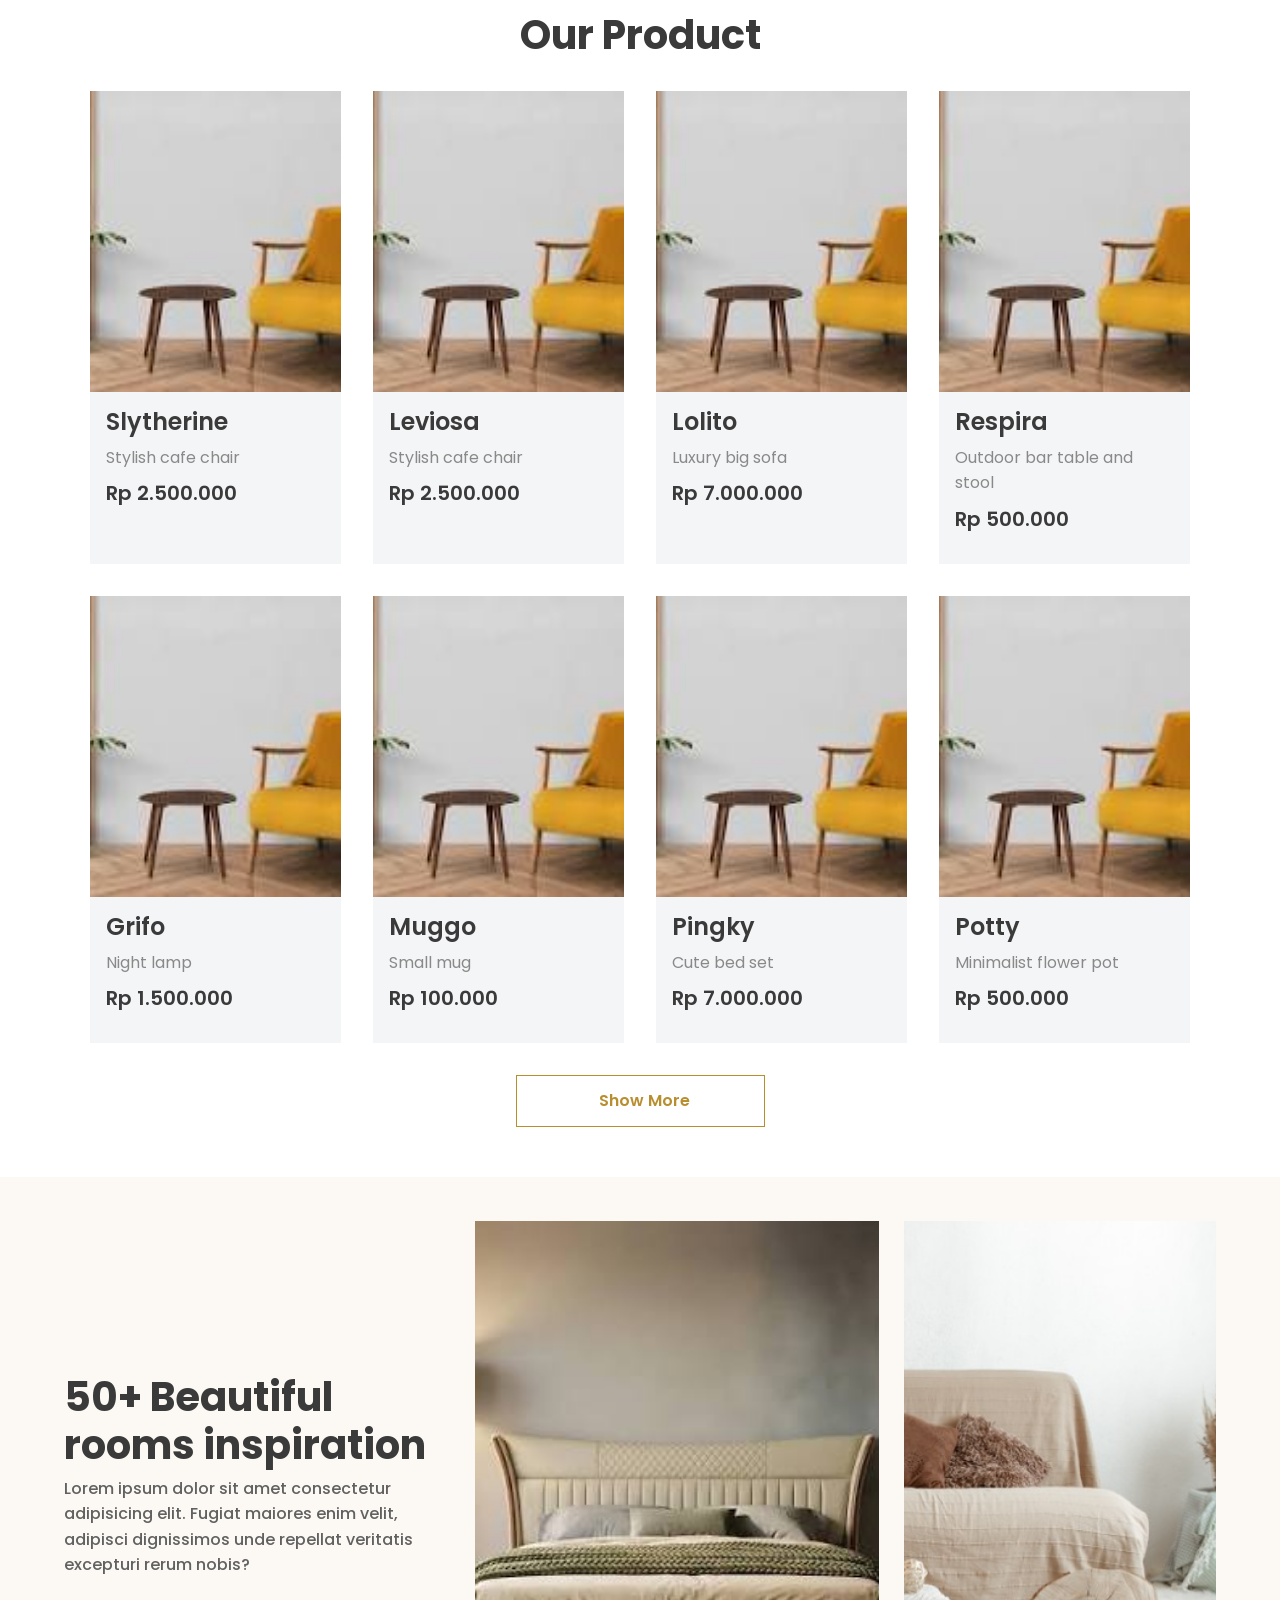
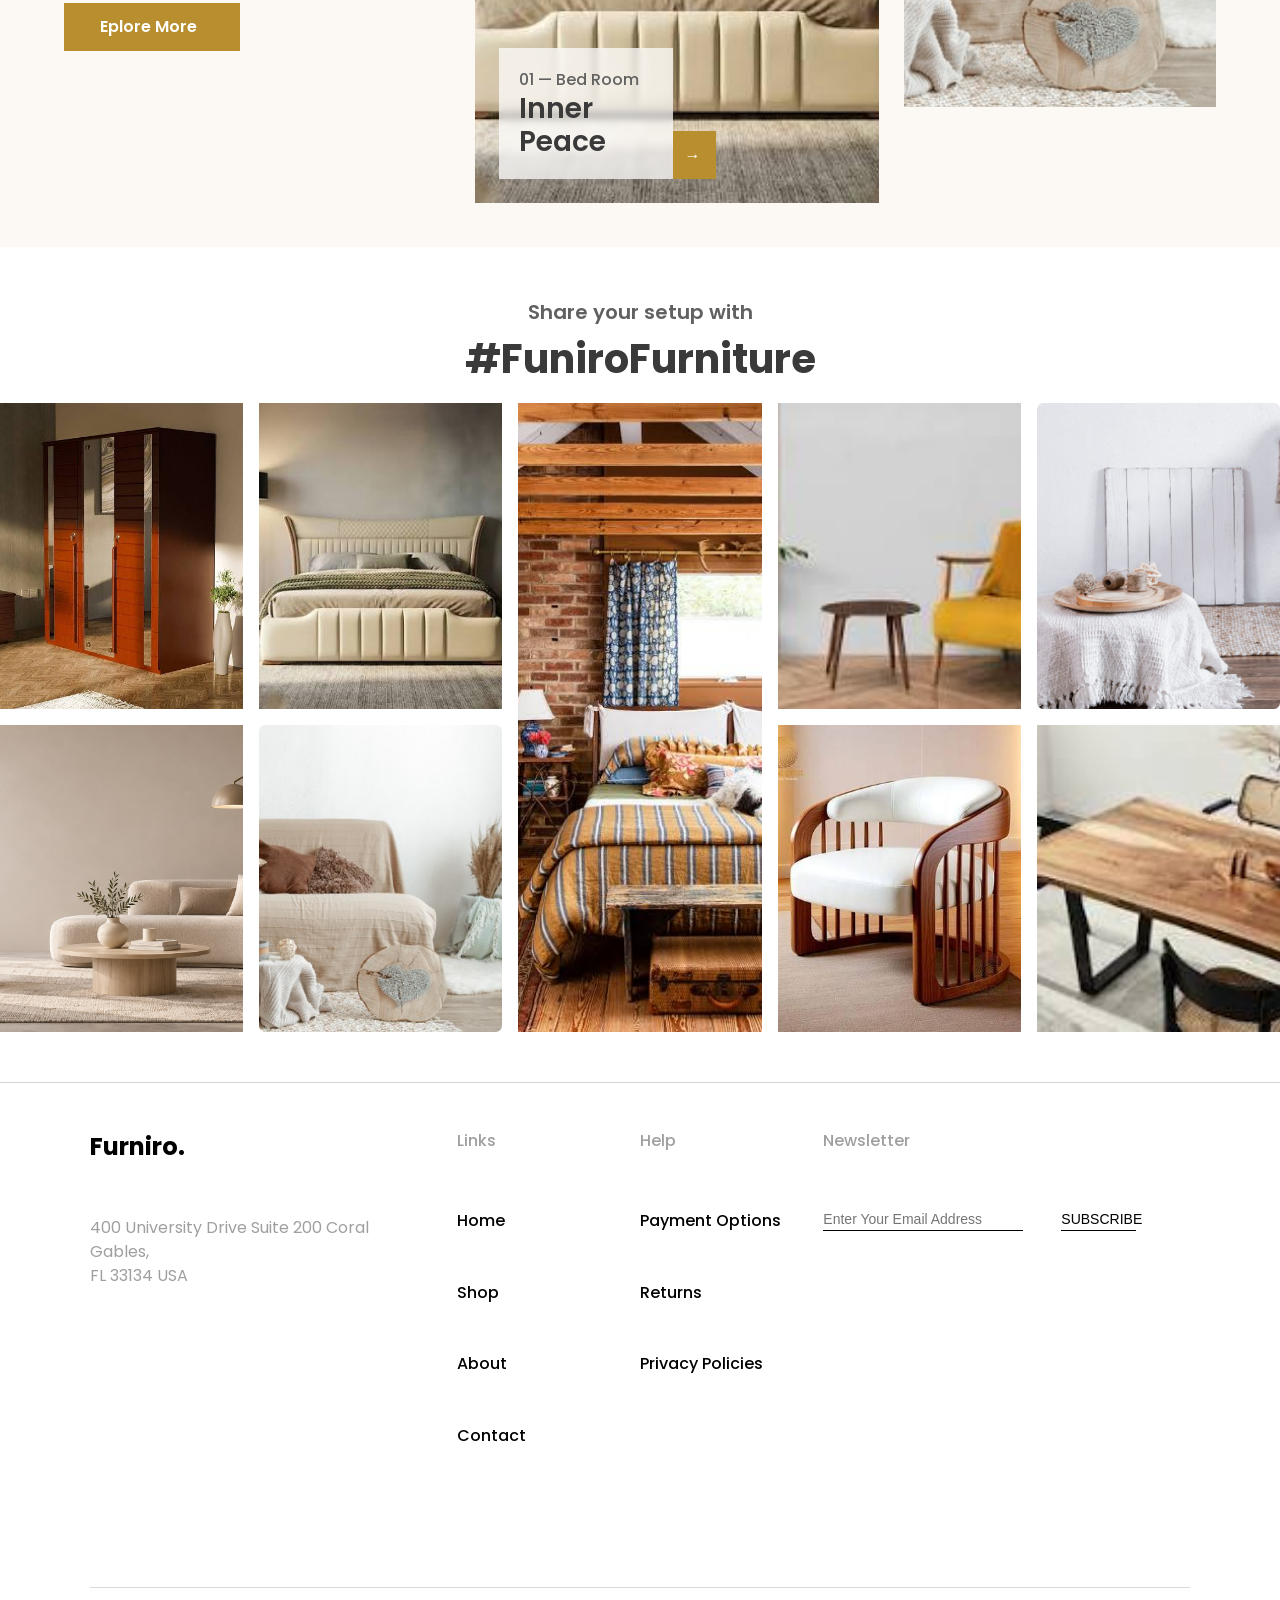
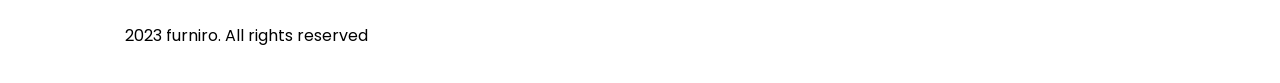
==== commit 79ac263e: "Gallery Grid V2" ====
--- a/index.html
+++ b/index.html
@@ -225,7 +225,37 @@
     <h2>#FuniroFurniture</h2>
 
     <div class="gallery-grid">
-        <div class="gallery-column1-row1">
+
+            <div class="item gallery-item1">
+                <img src="images/almirah_f.jpeg" alt="">
+            </div>
+            <div class="item gallery-item2">
+                <img src="images/bed_f.jpeg" alt="">
+            </div>     
+            <div class="item gallery-item3">
+                <img src="images/bedroom.jpeg" alt="">
+            </div>
+            <div class="item gallery-item4">
+                <img src="images/chair_f.jpeg" alt="">
+            </div>
+            <div class="item gallery-item5">
+                <img src="images/dinning.png" alt="">
+            </div>
+            <div class="item gallery-item6">
+                <img src="images/drawingroom.png" alt="">
+            </div>                        
+            <div class="item gallery-item7">
+                <img src="images/living.png" alt="">
+            </div>
+            <div class="item gallery-item8">
+                <img src="images/modern_sofa_f.jpeg" alt="">
+            </div>
+            <div class="item gallery-item9">
+                <img src="images/table_f.jpeg" alt="">
+            </div>
+
+
+      <!--  <div class="gallery-column1-row1">
             <img src="images/drawingroom.png" alt="">
         </div>
 
@@ -260,7 +290,7 @@
  
         <div class="gallery-column5-row2">
             <img src="images/shoe-box_f.jpeg" alt="">
-        </div>         
+        </div> -->        
         
     </div>
   
--- a/style.css
+++ b/style.css
@@ -401,10 +401,30 @@
     font-weight: 700;
     line-height: 120%;
     color: #3a3a3a;
+    margin-bottom: 20px;
 }
 
 /* Gallery grid */
 .gallery-grid {
+    display: grid;
+    grid-template-columns: repeat(5,1fr);
+    grid-template-rows: repeat(2, 1fr);
+    gap: 16px;
+}
+
+.item img {
+    width: 100%;
+    height: 100%;
+    object-fit: cover;
+    display: block;
+}
+
+.gallery-item3 {
+    grid-row: span 2;
+
+}
+
+/*.gallery-grid {
     display: grid;
     grid-template-columns: 0.5fr 2fr auto auto auto;
     grid-template-rows: 1fr 1fr;
@@ -489,7 +509,7 @@
     grid-column: 5;
     grid-row: 2;
     height: 196px;
-}
+}*/
 
 /* Footer Section */
 .footer {
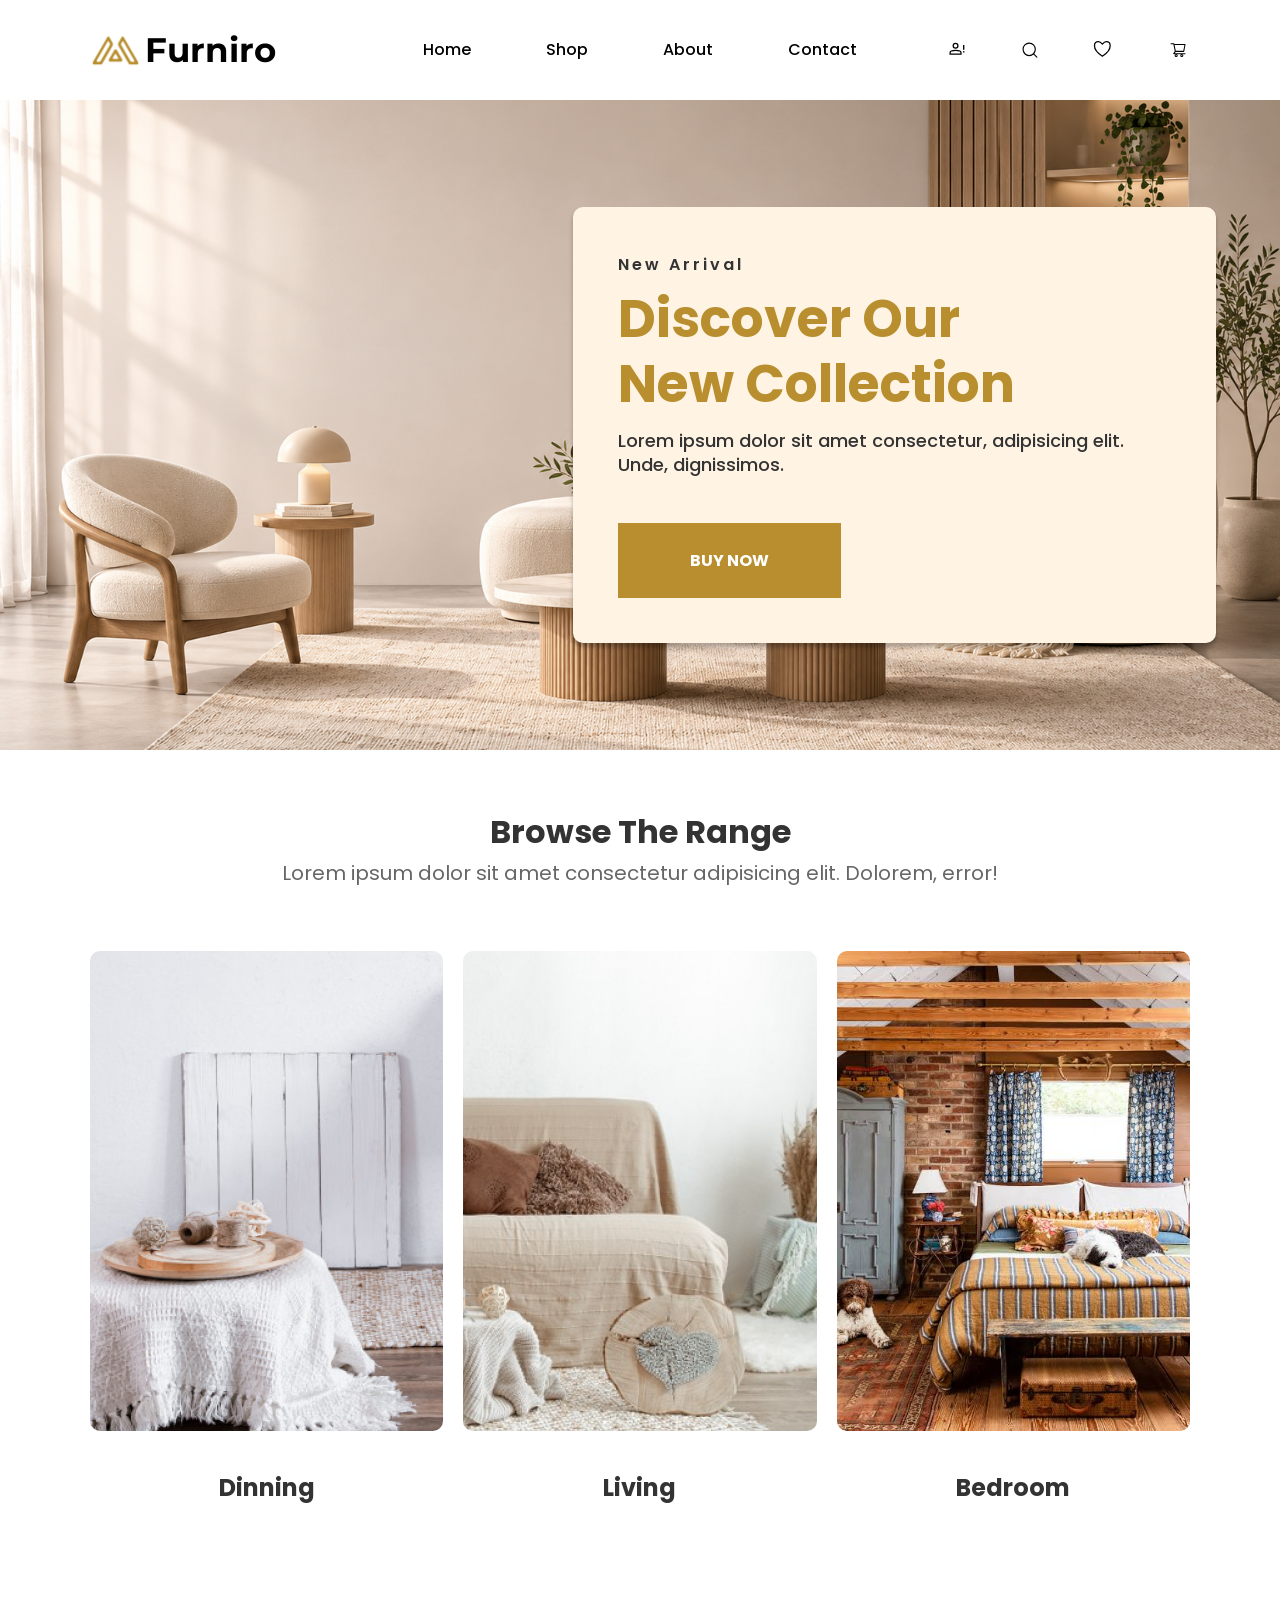
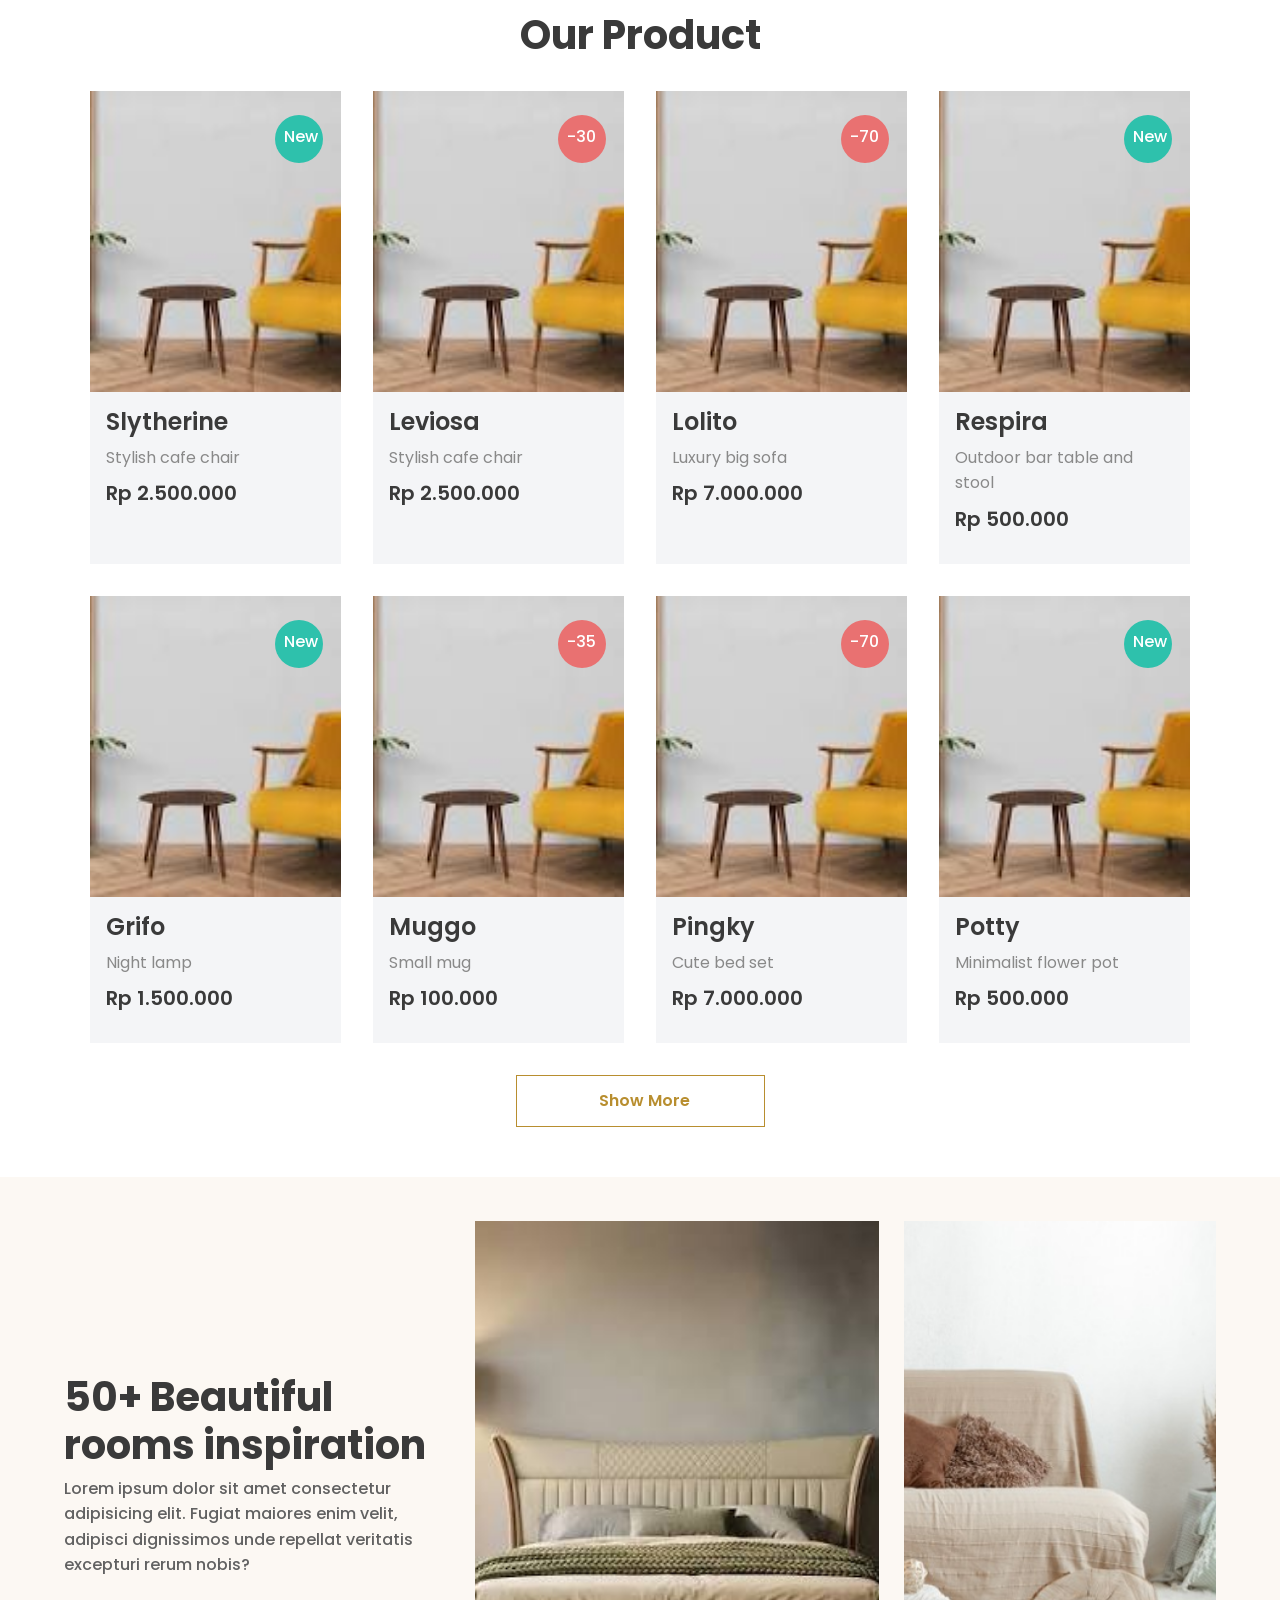
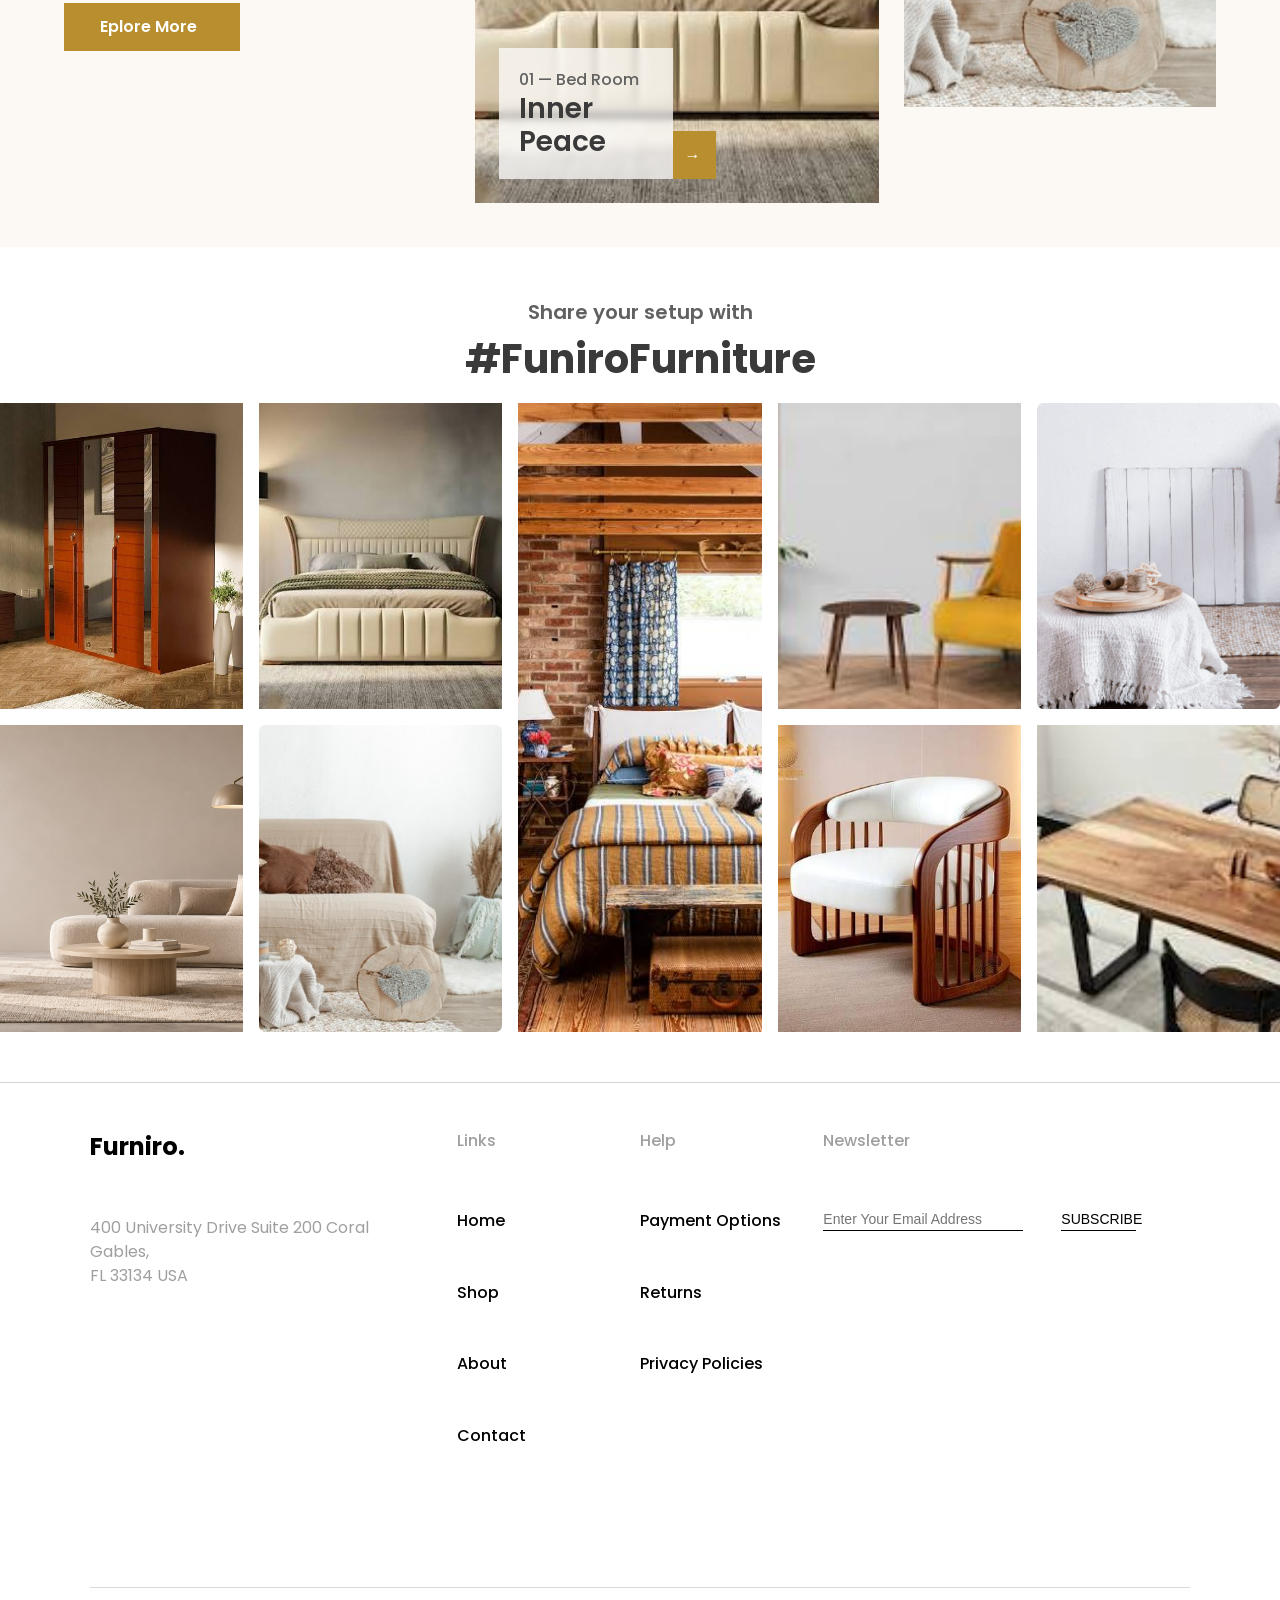
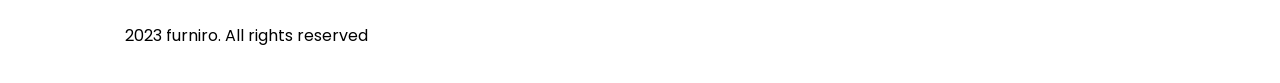
==== commit ebcd28b2: "Added badges." ====
--- a/index.html
+++ b/index.html
@@ -3,10 +3,11 @@
 <head>
     <meta charset="UTF-8">
     <meta name="viewport" content="width=device-width, initial-scale=1.0">
-    <title>Home</title>
+    <title>Furniro-Home</title>
     <link rel="preconnect" href="https://fonts.googleapis.com">
     <link rel="preconnect" href="https://fonts.gstatic.com" crossorigin>
     <link href="https://fonts.googleapis.com/css2?family=Montserrat:ital,wght@0,100..900;1,100..900&display=swap" rel="stylesheet">
+    <link rel="icon" href="images/favicon.svg" />
     <link href="https://fonts.googleapis.com/css2?family=Poppins:wght@400;500;600;700&display=swap" rel="stylesheet">
     <link rel="stylesheet" href="style.css">
 </head>
@@ -46,8 +47,32 @@
             </a></li>
         </ul>
 
-    </nav>
-    </header>
+        
+<!-- Mobile Menu -->
+<div class="mobile-menu">
+
+    <!-- Hamburger Button -->
+    <button class="mobile-menu-toggle" type="button"
+            aria-label="Toggle navigation menu"
+            aria-expanded="false">
+        <img src="images/hamburger.svg" alt="">
+    </button>
+
+    <!-- Mobile Links -->
+    <div class="mobile-menu-items">
+        <ul class="mobile-menu-list">
+            <li><a href="index.html">Home</a></li>
+            <li><a href="shop.html">Shop</a></li>
+            <li><a href="about.html">About</a></li>
+            <li><a href="contact.html">Contact</a></li>
+        </ul>
+    </div>
+
+</div>
+
+
+</nav>
+</header>
 
     <main>
         <!-- Hero Section-->
@@ -97,6 +122,7 @@
             <div class="product-grid">
                 <!-- P-1 -->
                  <div class="product-card">
+                    <span class="new">New</span>
                     <img src="images/chair_f.jpeg" alt="">
 
                     <div class="product-info">
@@ -104,10 +130,20 @@
                         <p>Stylish cafe chair</p>
                         <h4>Rp 2.500.000</h4>
                     </div>
+                    <!-- product hover -->
+                     <div class="product-hover">
+                        <button class="add-to-cart" type="button">Add to cart</button>
+                        <div class="product-action">
+                            <button type="button">↗ Share</button>
+                            <button type="button">⇄ Compare</button>
+                            <button type="button">♡ Like</button>
+                        </div>
+                     </div>
                  </div>
 
                 <!-- P-2 -->
                  <div class="product-card">
+                    <span class="discount">-30</span>
                     <img src="images/chair_f.jpeg" alt="">
 
                     <div class="product-info">
@@ -115,10 +151,20 @@
                         <p>Stylish cafe chair</p>
                         <h4>Rp 2.500.000</h4>
                     </div>
+                    <!-- product hover -->
+                     <div class="product-hover">
+                        <button class="add-to-cart" type="button">Add to cart</button>
+                        <div class="product-action">
+                            <button type="button">↗ Share</button>
+                            <button type="button">⇄ Compare</button>
+                            <button type="button">♡ Like</button>
+                        </div>
+                     </div>                    
                  </div>
 
                 <!-- P-3 -->
                  <div class="product-card">
+                    <span class="discount">-70</span>
                     <img src="images/chair_f.jpeg" alt="">
 
                     <div class="product-info">
@@ -126,10 +172,20 @@
                         <p>Luxury big sofa</p>
                         <h4>Rp 7.000.000</h4>
                     </div>
+                    <!-- product hover -->
+                     <div class="product-hover">
+                        <button class="add-to-cart" type="button">Add to cart</button>
+                        <div class="product-action">
+                            <button type="button">↗ Share</button>
+                            <button type="button">⇄ Compare</button>
+                            <button type="button">♡ Like</button>
+                        </div>
+                     </div>                    
                  </div>
                  
                 <!-- P-4 -->
                  <div class="product-card">
+                    <span class="new">New</span>
                     <img src="images/chair_f.jpeg" alt="">
 
                     <div class="product-info">
@@ -137,10 +193,20 @@
                         <p>Outdoor bar table and stool</p>
                         <h4>Rp 500.000</h4>
                     </div>
+                    <!-- product hover -->
+                     <div class="product-hover">
+                        <button class="add-to-cart" type="button">Add to cart</button>
+                        <div class="product-action">
+                            <button type="button">↗ Share</button>
+                            <button type="button">⇄ Compare</button>
+                            <button type="button">♡ Like</button>
+                        </div>
+                     </div>                    
                  </div>
                  
                 <!-- P-5 -->
                  <div class="product-card">
+                    <span class="new">New</span>
                     <img src="images/chair_f.jpeg" alt="">
 
                     <div class="product-info">
@@ -148,10 +214,20 @@
                         <p>Night lamp</p>
                         <h4>Rp 1.500.000</h4>
                     </div>
+                    <!-- product hover -->
+                     <div class="product-hover">
+                        <button class="add-to-cart" type="button">Add to cart</button>
+                        <div class="product-action">
+                            <button type="button">↗ Share</button>
+                            <button type="button">⇄ Compare</button>
+                            <button type="button">♡ Like</button>
+                        </div>
+                     </div>                    
                  </div> 
                  
                 <!-- P-6 -->
                  <div class="product-card">
+                    <span class="discount">-35</span>
                     <img src="images/chair_f.jpeg" alt="">
 
                     <div class="product-info">
@@ -159,10 +235,20 @@
                         <p>Small mug</p>
                         <h4>Rp 100.000</h4>
                     </div>
+                    <!-- product hover -->
+                     <div class="product-hover">
+                        <button class="add-to-cart" type="button">Add to cart</button>
+                        <div class="product-action">
+                            <button type="button">↗ Share</button>
+                            <button type="button">⇄ Compare</button>
+                            <button type="button">♡ Like</button>
+                        </div>
+                     </div>                    
                  </div>
     
                 <!-- P-7 -->
                  <div class="product-card">
+                    <span class="discount">-70</span>
                     <img src="images/chair_f.jpeg" alt="">
 
                     <div class="product-info">
@@ -170,10 +256,20 @@
                         <p>Cute bed set</p>
                         <h4>Rp 7.000.000</h4>
                     </div>
+                    <!-- product hover -->
+                     <div class="product-hover">
+                        <button class="add-to-cart" type="button">Add to cart</button>
+                        <div class="product-action">
+                            <button type="button">↗ Share</button>
+                            <button type="button">⇄ Compare</button>
+                            <button type="button">♡ Like</button>
+                        </div>
+                     </div>
                  </div>  
                  
                     <!-- P-8 -->
                  <div class="product-card">
+                    <span class="new">New</span>
                     <img src="images/chair_f.jpeg" alt="">
 
                     <div class="product-info">
@@ -181,6 +277,15 @@
                         <p>Minimalist flower pot</p>
                         <h4>Rp 500.000</h4>
                     </div>
+                    <!-- product hover -->
+                     <div class="product-hover">
+                        <button class="add-to-cart" type="button">Add to cart</button>
+                        <div class="product-action">
+                            <button type="button">↗ Share</button>
+                            <button type="button">⇄ Compare</button>
+                            <button type="button">♡ Like</button>
+                        </div>
+                     </div>
                  </div>
 
             </div>
@@ -350,5 +455,7 @@
     <div class="footer-bottom">
         <p>2023 furniro. All rights reserved</p>
     </div>
-
+<script src="script.js"></script>
 </footer>
+</body>
+</html>
--- a/style.css
+++ b/style.css
@@ -209,6 +209,7 @@
 /* Product Cards */
 .product-card {
     background: #f4f5f7;
+    position:relative;
     text-align: left;
 }
 
@@ -243,6 +244,84 @@
     font-weight: 600;
     line-height: 150%;
     color: #3a3a3a;
+}
+
+/* product hover */
+.product-hover {
+    position: absolute;
+    inset: 0;
+    background: #3A3A3A;
+    opacity: 72%;
+    display:none;
+    flex-direction: column;
+    justify-content: center;
+    align-items: center;
+    gap: 20px;
+}
+
+.add-to-cart{
+    width: 202px;
+    height: 48px;
+    background-color: #ffffff;
+    color: #b88e2f;
+    border: none;
+    font-size: 16px;
+    font-weight: 600;
+    line-height: 150%;
+    cursor: pointer;
+}
+
+.product-action {
+    display: flex;
+    gap: 20px;
+    align-items: center;
+}
+
+.product-action button {
+    background: none;
+    border: none;
+    color: white;
+    font-size: 16px;
+    font-weight: 600;
+    line-height: 150%;
+    cursor: pointer;
+}
+
+.product-card:hover .product-hover {
+    display: flex;
+}
+
+/* badge */
+.new {
+    position:absolute;
+    border-radius: 50%;
+    background: #2ec1ac;
+    color: #ffffff;
+    font-size: 16px;
+    font-weight: 500;
+    line-height: 150%;
+    width: 48px;
+    height: 48px;
+    left: 185px;
+    top: 24px;
+    padding: 10px 8.5px;
+
+}
+
+.discount {
+    position:absolute;
+    border-radius: 50%;
+    background: #e97171;
+    color: #ffffff;
+    font-size: 16px;
+    font-weight: 500;
+    line-height: 150%;
+    width: 48px;
+    height: 48px;
+    left: 185px;
+    top: 24px;
+    padding: 10px 8.5px;
+
 }
 
 /* 'Show More' Button */
@@ -607,7 +686,6 @@
     font-weight: 500;
 }
 
-/* Copyright */
 .footer-bottom {
     width: 90%;
     max-width: 1100px;
@@ -622,3 +700,220 @@
     font-style: normal;
     color: #000000;
 }
+
+.mobile-menu {
+    display: none;
+}
+
+.mobile-menu-toggle {
+    background: none;
+    border: none;
+    padding: 0;
+    cursor: pointer;
+}
+
+.mobile-menu-toggle img {
+    display: block;
+    width: 28px;
+    height: auto;
+}
+
+/* Dropdown Menu */
+.mobile-menu-items {
+    display: none;
+    position: absolute;
+    top: 100%;
+    left: 0;
+    width: 100%;
+    background: rgba(255, 255, 255, 0.85);
+    box-shadow: 0 5px 15px rgba(0, 0, 0, 0.1);
+    z-index: 10;
+}
+
+.mobile-menu-list {
+    display: flex;
+    flex-direction: column;
+    align-items: center;
+    gap: 20px;
+    padding: 25px;
+    list-style: none;
+}
+
+.mobile-menu-list a {
+    color: #333333;
+    font-size: 16px;
+}
+
+.mobile-menu-list a:hover {
+    color: #b88e2f;
+}
+
+.mobile-menu-items.active {
+    display: block;
+}
+
+
+/* Responsiveness */
+@media (max-width: 768px) {
+
+    .mobile-menu {
+        display: block;
+    }
+
+    .header {
+        height: auto;
+    }
+
+    .navbar {
+        grid-template-columns: 1fr auto auto;
+        gap: 20px;
+        padding: 15px 0;
+        min-height: auto;
+    }
+
+    .logo {
+        font-size: 26px;
+    }
+
+    .nav-links {
+        display: none;
+    }
+
+    .nav-icons {
+        gap: 20px;
+    }
+
+    .nav-icons img {
+        width: 24px;
+        height: 24px;
+    }
+
+    .hero {
+        height: auto;
+        min-height: 500px;
+        padding: 30px 5%;
+    }
+
+    .hero-content {
+        width: 500px;
+        padding: 30px;
+    }
+
+    .hero-content h1 {
+        font-size: 38px;
+        line-height: 1.2;
+    }
+
+    .hero-content p {
+        font-size: 16px;
+        margin-bottom: 25px;
+    }
+
+    .hero-btn {
+        padding: 18px 40px;
+    }
+
+    /* Browse The Range Part */
+    .range-grid {
+        grid-template-columns: repeat(2, 1fr);
+        gap: 20px;
+    }
+
+    .range-item img {
+        width: 100%;
+        height: 350px;
+    }
+
+    /* Our Products */
+    .product-grid {
+        grid-template-columns: repeat(2, 1fr);
+        gap: 20px;
+    }
+
+    .product-card img {
+        width: 100%;
+        height: 280px;
+    }
+
+    .products h2 {
+        font-size: 32px;
+    }
+
+    .new{
+        left: 213px;
+    }
+
+    .discount{
+        left: 213px;
+    }
+
+    /* Show More Button */
+    .show-more {
+        display: block;
+        width: fit-content;
+        margin: 32px auto 0;
+    }
+
+    /* Room Inspiration */
+    .room-inspiration {
+        height: auto;
+        flex-direction: column;
+        gap: 30px;
+        padding: 40px 5%;
+    }
+
+    .inspiration-text {
+        width: 100%;
+    }
+
+    .inspiration-text h2 {
+        font-size: 32px;
+    }
+
+    .inspiration-image {
+        width: 100%;
+        grid-template-columns: 1.3fr 1fr;
+        gap: 15px;
+    }
+
+    .image-first img,
+    .image-second img {
+        width: 100%;
+        height: 400px;
+    }
+
+    /* Furniture Gallery Grid */
+    .gallery-grid {
+        grid-template-columns: repeat(3, 1fr);
+        grid-template-rows: auto;
+        gap: 10px;
+    }
+
+    .gallery-item3 {
+        grid-row: auto;
+    }
+
+    .gallery-grid .item {
+        height: 180px;
+    }
+
+    /* Footer */
+    .footer {
+        height: auto;
+    }
+
+    .footer-container {
+        height: auto;
+        grid-template-columns: repeat(2, 1fr);
+        gap: 35px;
+    }
+
+    .footer-newsletter form {
+        flex-wrap: wrap;
+        gap: 15px;
+    }
+
+    .footer-bottom {
+        padding: 25px 0;
+    }
+}
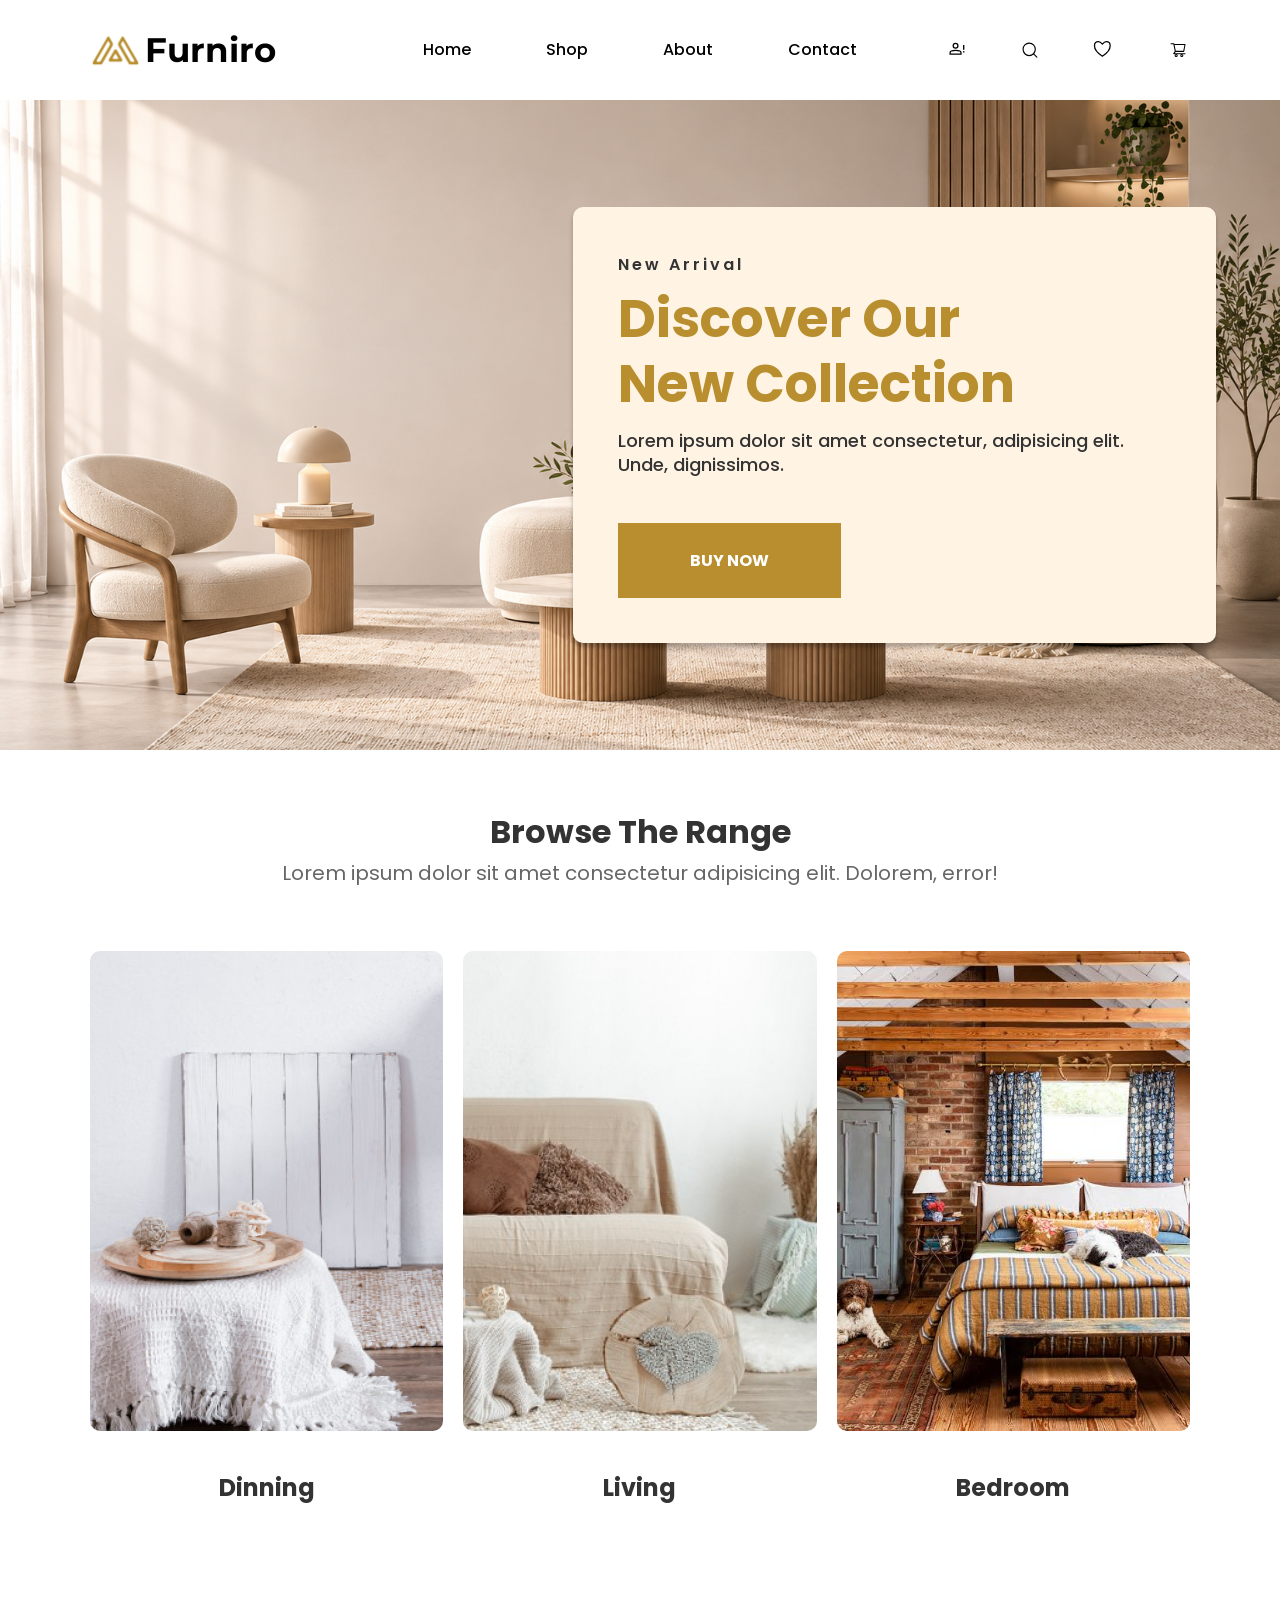
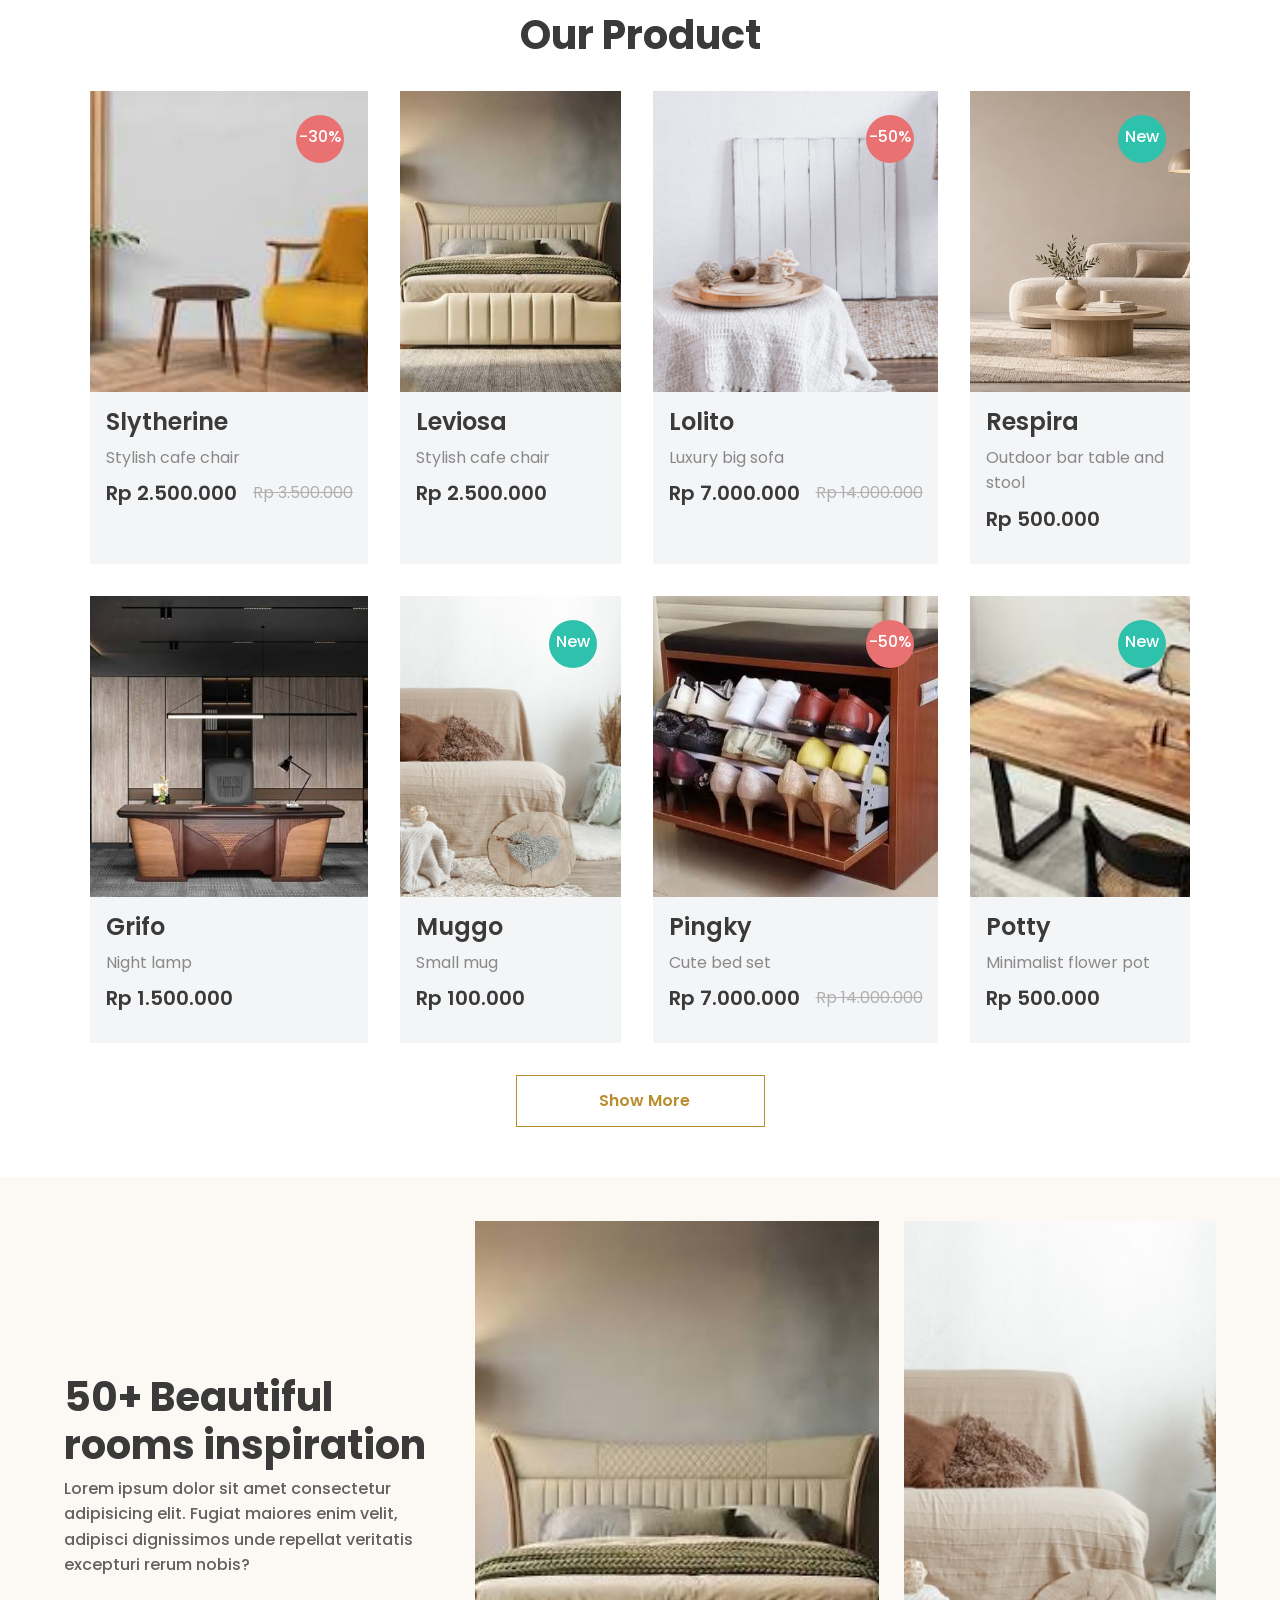
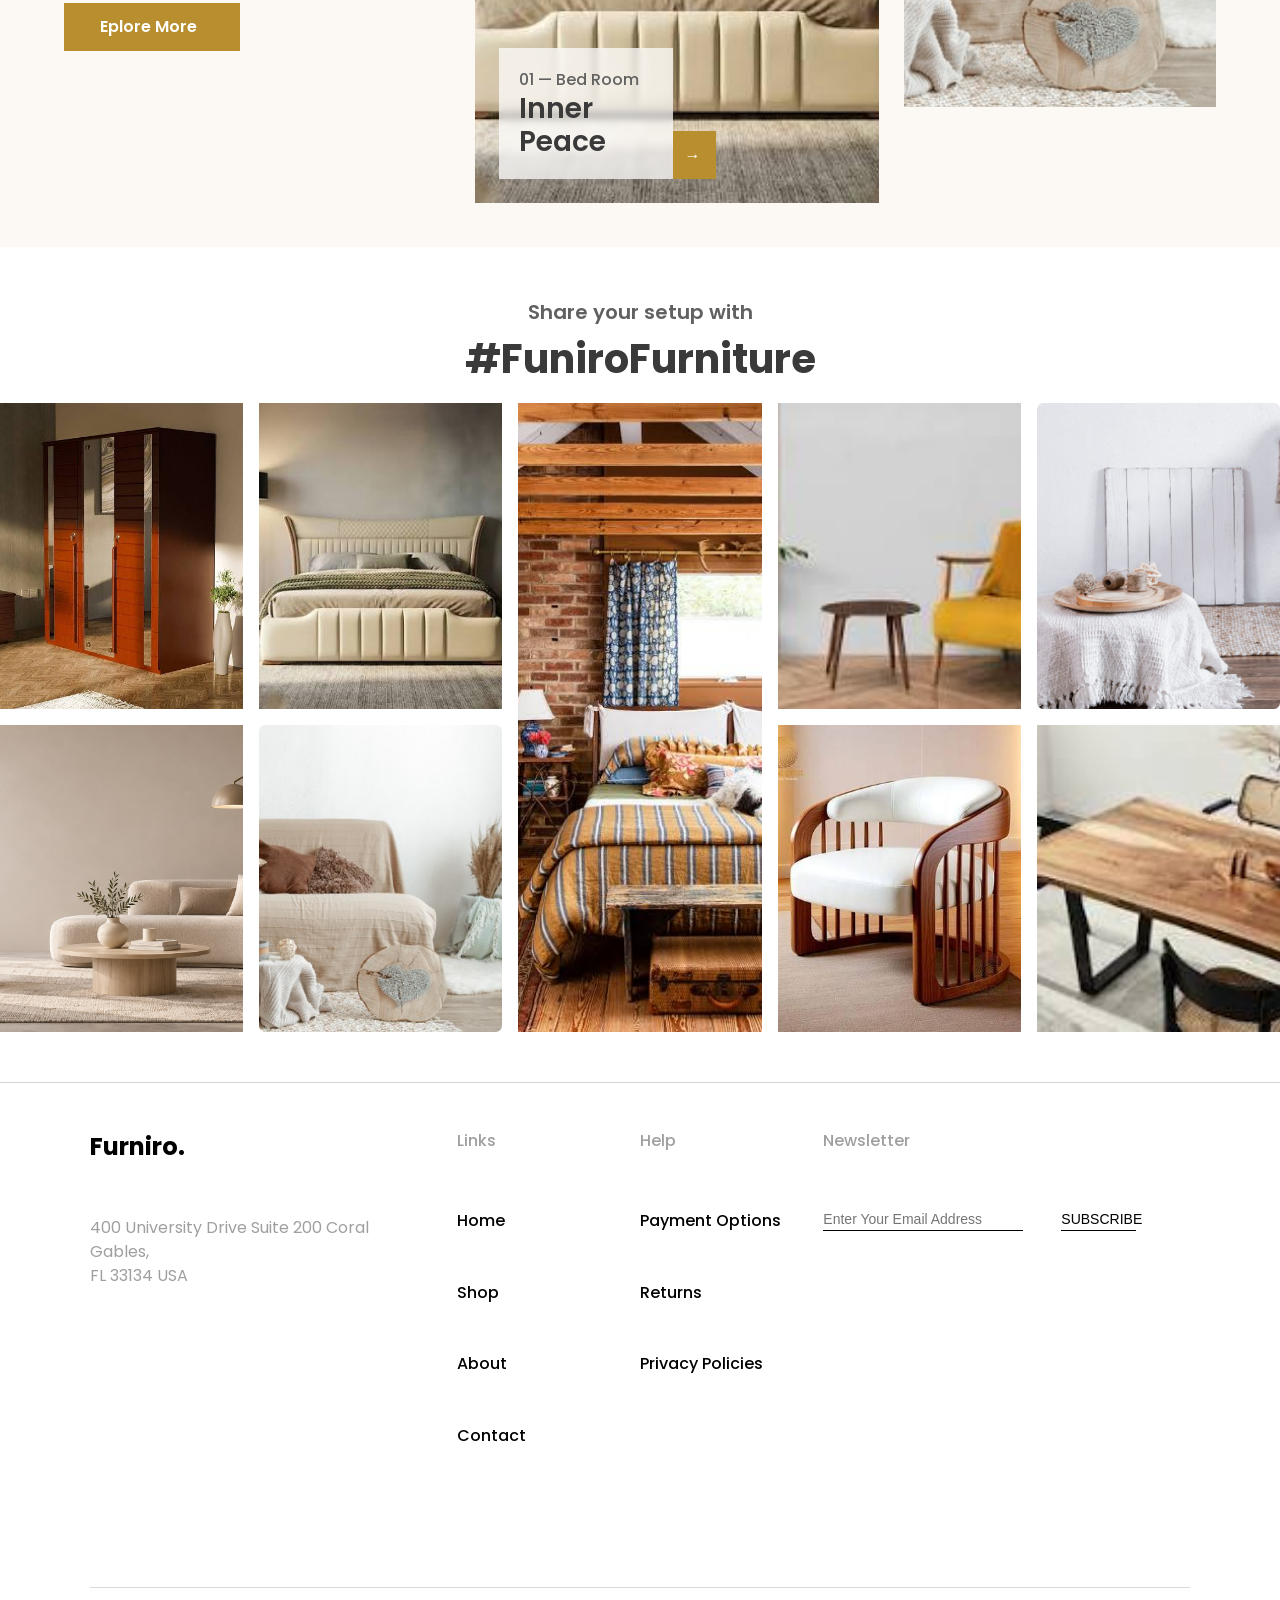
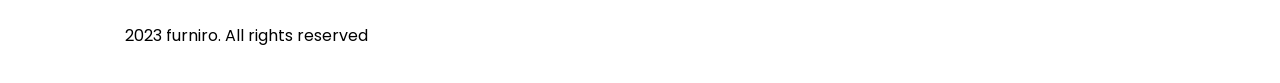
==== commit e930ec74: "Added old prices." ====
--- a/index.html
+++ b/index.html
@@ -122,13 +122,16 @@
             <div class="product-grid">
                 <!-- P-1 -->
                  <div class="product-card">
-                    <span class="new">New</span>
+                    <span class="discount">-30%</span>
                     <img src="images/chair_f.jpeg" alt="">
 
                     <div class="product-info">
                         <h3>Slytherine</h3>
                         <p>Stylish cafe chair</p>
-                        <h4>Rp 2.500.000</h4>
+                        <div class="product-price">
+                             <h4>Rp 2.500.000</h4>
+                             <del>Rp 3.500.000</del>
+                        </div>
                     </div>
                     <!-- product hover -->
                      <div class="product-hover">
@@ -143,8 +146,7 @@
 
                 <!-- P-2 -->
                  <div class="product-card">
-                    <span class="discount">-30</span>
-                    <img src="images/chair_f.jpeg" alt="">
+                    <img src="images/bed_f.jpeg" alt="">
 
                     <div class="product-info">
                         <h3>Leviosa</h3>
@@ -164,13 +166,16 @@
 
                 <!-- P-3 -->
                  <div class="product-card">
-                    <span class="discount">-70</span>
-                    <img src="images/chair_f.jpeg" alt="">
+                    <span class="discount">-50%</span>
+                    <img src="images/dinning.png" alt="">
 
                     <div class="product-info">
                         <h3>Lolito</h3>
                         <p>Luxury big sofa</p>
-                        <h4>Rp 7.000.000</h4>
+                        <div class="product-price">
+                             <h4>Rp 7.000.000</h4>
+                             <del>Rp 14.000.000</del>
+                        </div>
                     </div>
                     <!-- product hover -->
                      <div class="product-hover">
@@ -186,7 +191,7 @@
                 <!-- P-4 -->
                  <div class="product-card">
                     <span class="new">New</span>
-                    <img src="images/chair_f.jpeg" alt="">
+                    <img src="images/drawingroom.png" alt="">
 
                     <div class="product-info">
                         <h3>Respira</h3>
@@ -206,8 +211,7 @@
                  
                 <!-- P-5 -->
                  <div class="product-card">
-                    <span class="new">New</span>
-                    <img src="images/chair_f.jpeg" alt="">
+                    <img src="images/work_table_f.jpeg" alt="">
 
                     <div class="product-info">
                         <h3>Grifo</h3>
@@ -227,8 +231,8 @@
                  
                 <!-- P-6 -->
                  <div class="product-card">
-                    <span class="discount">-35</span>
-                    <img src="images/chair_f.jpeg" alt="">
+                    <span class="new">New</span>
+                    <img src="images/living.png" alt="">
 
                     <div class="product-info">
                         <h3>Muggo</h3>
@@ -248,13 +252,16 @@
     
                 <!-- P-7 -->
                  <div class="product-card">
-                    <span class="discount">-70</span>
-                    <img src="images/chair_f.jpeg" alt="">
+                    <span class="discount">-50%</span>
+                    <img src="images/shoe-box_f.jpeg" alt="">
 
                     <div class="product-info">
                         <h3>Pingky</h3>
                         <p>Cute bed set</p>
-                        <h4>Rp 7.000.000</h4>
+                        <div class="product-price">
+                             <h4>Rp 7.000.000</h4>
+                             <del>Rp 14.000.000</del>
+                        </div>
                     </div>
                     <!-- product hover -->
                      <div class="product-hover">
@@ -267,10 +274,10 @@
                      </div>
                  </div>  
                  
-                    <!-- P-8 -->
+                <!-- P-8 -->
                  <div class="product-card">
                     <span class="new">New</span>
-                    <img src="images/chair_f.jpeg" alt="">
+                    <img src="images/table_f.jpeg" alt="">
 
                     <div class="product-info">
                         <h3>Potty</h3>
--- a/style.css
+++ b/style.css
@@ -302,9 +302,10 @@
     line-height: 150%;
     width: 48px;
     height: 48px;
-    left: 185px;
+    right: 24px;
     top: 24px;
-    padding: 10px 8.5px;
+    padding: 10px 7px;
+    z-index: 50;
 
 }
 
@@ -318,10 +319,31 @@
     line-height: 150%;
     width: 48px;
     height: 48px;
-    left: 185px;
+    right: 24px;
     top: 24px;
-    padding: 10px 8.5px;
-
+    padding: 10px 3px;
+    z-index: 50;
+
+}
+
+.product-price {
+    display: flex;
+    align-items: center;
+    gap: 16px;
+}
+
+.product-price h4 {
+    white-space: nowrap;
+    font-size: 20px;
+    font-weight: 600;
+    color: #3a3a3a;
+}
+
+.product-price del {
+    color: #b0b0b0;
+    font-size: 16px;
+    font-weight: 400;
+    white-space: nowrap;    
 }
 
 /* 'Show More' Button */
@@ -839,14 +861,6 @@
         font-size: 32px;
     }
 
-    .new{
-        left: 213px;
-    }
-
-    .discount{
-        left: 213px;
-    }
-
     /* Show More Button */
     .show-more {
         display: block;
@@ -900,20 +914,120 @@
     /* Footer */
     .footer {
         height: auto;
+        padding: 35px 0;
     }
 
     .footer-container {
         height: auto;
         grid-template-columns: repeat(2, 1fr);
-        gap: 35px;
+        gap: 30px;
+    }
+
+    .footer-info h2 {
+        margin-bottom: 15px;
+    }
+
+    .footer-links h4,
+    .footer-help h4,
+    .footer-newsletter h4 {
+        margin-bottom: 15px;
+    }
+
+    .footer-links ul,
+    .footer-help ul {
+        gap: 15px;
     }
 
     .footer-newsletter form {
-        flex-wrap: wrap;
+        flex-direction: column;
+        align-items: flex-start;
+        gap: 12px;
+    }
+
+    .footer-bottom {
+        padding: 30px;
+        padding: 20px 0;
+    }
+}
+
+@media (max-width: 1024px) {
+
+    .header {
+        height: auto;
+    }
+
+    .navbar {
+        grid-template-columns: 1fr auto auto;
         gap: 15px;
-    }
-
-    .footer-bottom {
-        padding: 25px 0;
-    }
-}
+        padding: 15px 0;
+        min-height: auto;
+    }
+
+    .logo {
+        font-size: 26px;
+    }
+
+    .nav-links {
+        display: none;
+    }
+
+    .mobile-menu {
+        display: block;
+    }
+
+    .nav-icons {
+        gap: 15px;
+    }
+
+    .nav-icons img {
+        width: 22px;
+        height: 22px;
+    }
+
+    .range-grid,
+    .product-grid {
+        grid-template-columns: repeat(2, 1fr);
+    }
+
+    .product-card img {
+        width: 100%;
+    }
+
+    .room-inspiration {
+        flex-direction: column;
+        height: auto;
+        padding: 40px 5%;
+    }
+
+    .inspiration-image {
+        width: 100%;
+    }
+
+    .gallery-grid {
+        grid-template-columns: repeat(3, 1fr);
+        grid-template-rows: auto;
+    }
+
+    .gallery-item3 {
+        grid-row: auto;
+    }
+
+    .gallery-grid .item {
+        height: 180px;
+    }
+
+    .footer,
+    .footer-container {
+        height: auto;
+    }
+
+    .footer-container {
+        grid-template-columns: repeat(2, 1fr);
+        gap: 30px;
+    }
+
+    .footer-links ul,
+    .footer-help ul {
+        gap: 15px;
+    }
+}
